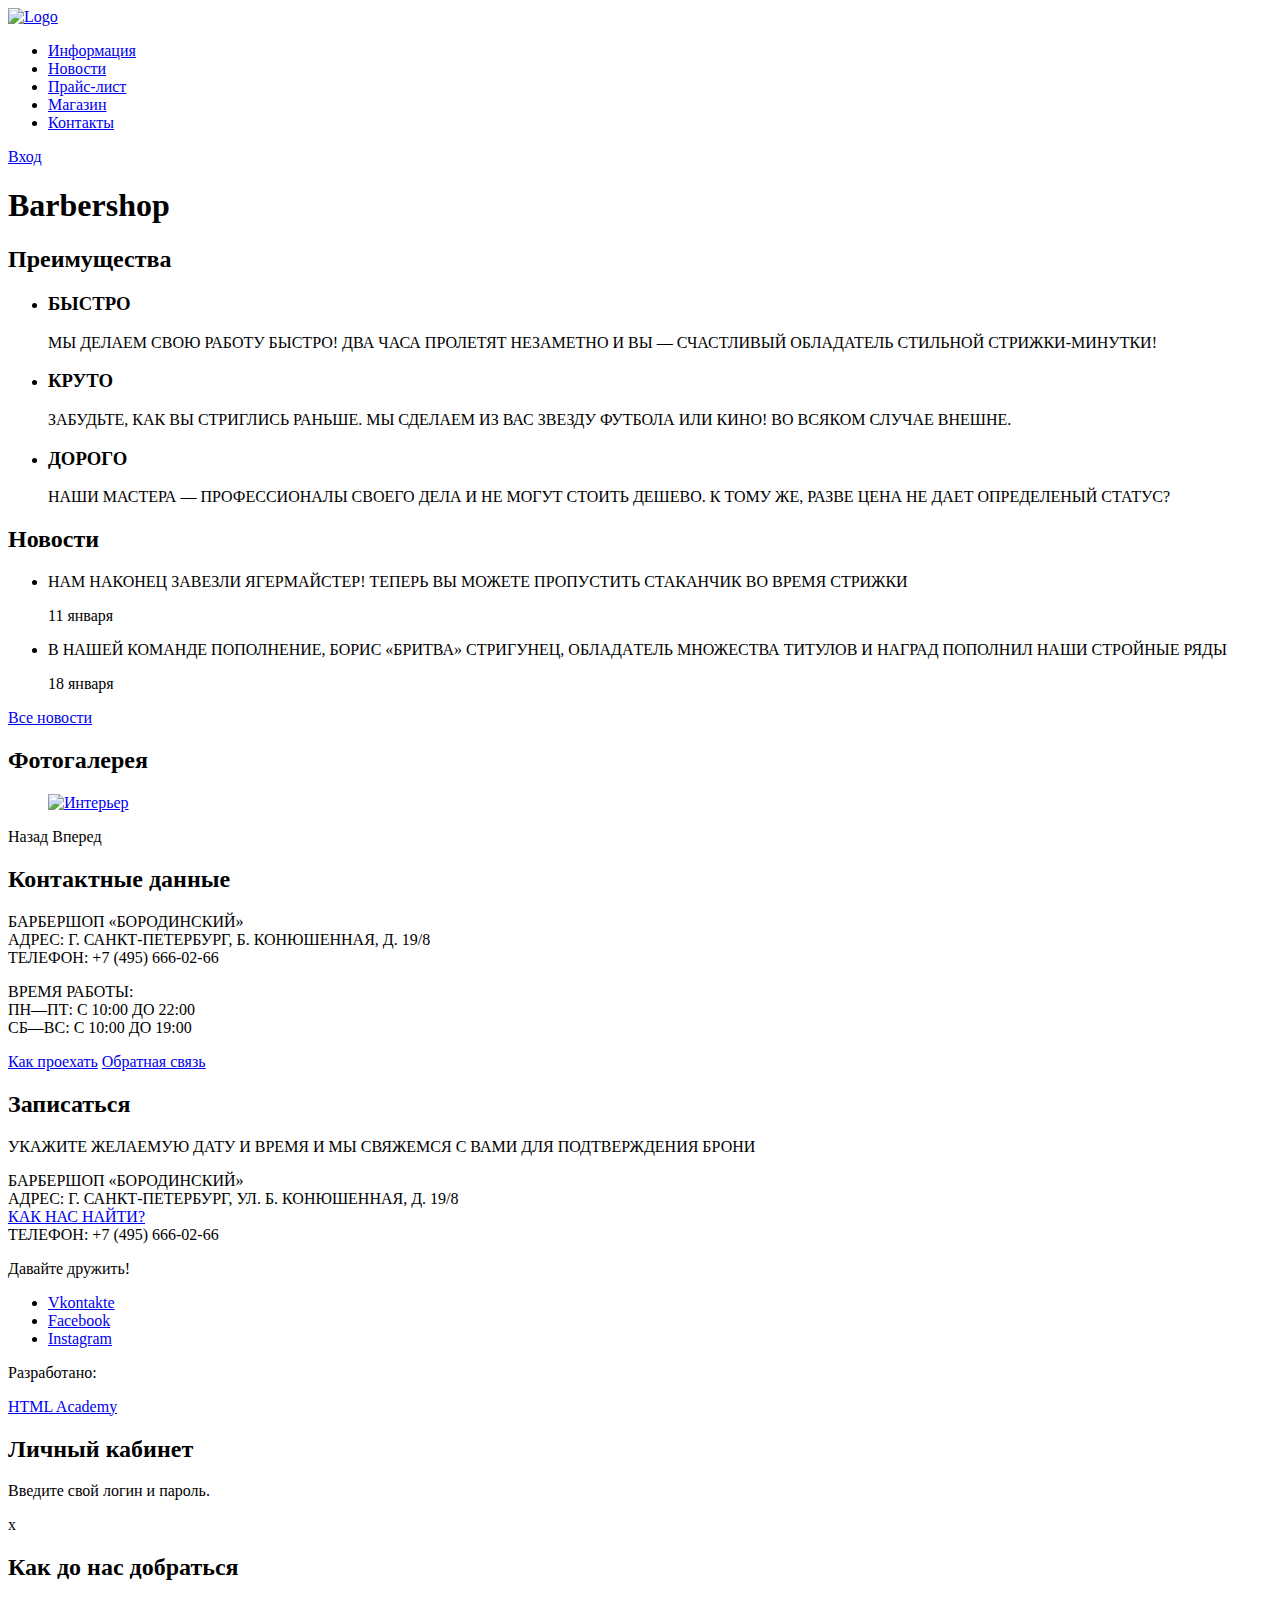
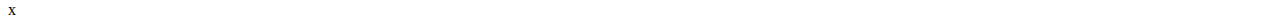
==== index.html @ e351480a "did catalog-item page" ====
<!DOCTYPE html>
<html>

<head>
  <meta charset="utf-8">
  <title>Barbershop</title>
</head>

<body>
  <header class="main-header">
    <nav class="main-navigation">
      <a class="main-header-logo" href="index.html">
        <img src="img/index-logo.svg" width="368" height="153" alt="Logo">
      </a>
      <ul class="site-navigation">
        <li><a href="info.html">Информация</a></li>
        <li><a href="news.html">Новости</a></li>
        <li><a href="prices.html">Прайс-лист</a></li>
        <li><a href="catalog.html">Магазин</a></li>
        <li><a href="contacts.html">Контакты</a></li>
      </ul>
      <a class="login" href="login.html" >Вход</a>
    </nav>
  </header>

  <main class="container">

    <h1 class="visually-hidden">Barbershop</h1>

    <section class="features">
      <h2 class="visually-hidden">Преимущества</h2>
      <ul class="features-list">
        <li class="feature-item">
          <h3>БЫСТРО</h3>
          <p>МЫ ДЕЛАЕМ СВОЮ РАБОТУ БЫСТРО! ДВА ЧАСА ПРОЛЕТЯТ НЕЗАМЕТНО И ВЫ — СЧАСТЛИВЫЙ ОБЛАДАТЕЛЬ СТИЛЬНОЙ СТРИЖКИ-МИНУТКИ!</p>
        </li>
        <li class="feature-item">
          <h3>КРУТО</h3>
          <p>ЗАБУДЬТЕ, КАК ВЫ СТРИГЛИСЬ РАНЬШЕ. МЫ СДЕЛАЕМ ИЗ ВАС ЗВЕЗДУ ФУТБОЛА ИЛИ КИНО! ВО ВСЯКОМ СЛУЧАЕ ВНЕШНЕ.</p>
        </li>
        <li class="feature-item">
          <h3>ДОРОГО</h3>
          <p>НАШИ МАСТЕРА — ПРОФЕССИОНАЛЫ СВОЕГО ДЕЛА И НЕ МОГУТ СТОИТЬ ДЕШЕВО. К ТОМУ ЖЕ, РАЗВЕ ЦЕНА НЕ ДАЕТ ОПРЕДЕЛЕНЫЙ СТАТУС?</p>
        </li>
      </ul>
    </section>

    <section class="news">
      <h2>Новости</h2>
      <ul class="news-list">
        <li class="news-item">
          <p>НАМ НАКОНЕЦ ЗАВЕЗЛИ ЯГЕРМАЙСТЕР! ТЕПЕРЬ ВЫ МОЖЕТЕ ПРОПУСТИТЬ СТАКАНЧИК ВО ВРЕМЯ СТРИЖКИ</p>
          <time datetime="2016-01-11">11 января</time>
        </li>
        <li class="news-item">
          <p>В НАШЕЙ КОМАНДЕ ПОПОЛНЕНИЕ, БОРИС «БРИТВА» СТРИГУНЕЦ, ОБЛАДAТЕЛЬ МНОЖЕСТВА ТИТУЛОВ И НАГРАД ПОПОЛНИЛ НАШИ СТРОЙНЫЕ РЯДЫ</p>
          <time datetime="2016-01-18">18 января</time>
        </li>
      </ul>
      <a class="button" href="news.html">Все новости</a>
    </section>

    <section class="gallery">
      <h2>Фотогалерея</h2>
      <figure class="gallery-content">
        <a href="#">
            <img src="img/studio.jpg" width="286" height="164" alt="Интерьер">
        </a>
      </figure>
      <span class="button gallery-button gallery-button-back">Назад</span>
      <span class="button gallery-button gallery-button-next">Вперед</span>
    </section>

    <section class="contacts">
      <h2>Контактные данные</h2>
      <p>
        БАРБЕРШОП «БОРОДИНСКИЙ»<br>
        АДРЕС: Г. САНКТ-ПЕТЕРБУРГ, Б. КОНЮШЕННАЯ, Д. 19/8<br>
        ТЕЛЕФОН: +7 (495) 666-02-66
      </p>
      <p>
        ВРЕМЯ РАБОТЫ:<br>
        ПН—ПТ: С 10:00 ДО 22:00<br>
        СБ—ВС: С 10:00 ДО 19:00
      </p>
      <a class="button" href="map.html">Как проехать</a>
      <a class="button" href="contacts.html">Обратная связь</a>
    </section>

    <section class="appointment">
      <h2>Записаться</h2>
      <p class="appointment-info">УКАЖИТЕ ЖЕЛАЕМУЮ ДАТУ И ВРЕМЯ И МЫ СВЯЖЕМСЯ С ВАМИ ДЛЯ ПОДТВЕРЖДЕНИЯ БРОНИ</p>
      <!---Здесь будет форма-->
    </section>
  </main>

  <footer class="main-footer">
    <p class="footer-contacts">
      БАРБЕРШОП «БОРОДИНСКИЙ»<br>
      АДРЕС: Г. САНКТ-ПЕТЕРБУРГ, УЛ. Б. КОНЮШЕННАЯ, Д. 19/8<br>
      <a href="map.html">КАК НАС НАЙТИ?</a><br>
      ТЕЛЕФОН: +7 (495) 666-02-66
    </p>
    <div class="footer-social">
      <p>Давайте дружить!</p>
      <ul>
        <li><a class="social-button" href="vk.com">Vkontakte</a></li>
        <li><a class="social-button" href="facebook.com">Facebook</a></li>
        <li><a  class="social-button" href="instagram.com">Instagram</a></li>
      </ul>
    </div>
    <p class="footer-copyright">
      <p>Разработано:</p>
      <a class="button" href="htmlacademy.ru">HTML Academy</a>
    </p>
  </footer>

  <section class="modal modal-login">
    <h2>Личный кабинет</h2>
    <p>Введите свой логин и пароль.</p>
    <!-- Здесь будет форма -->
    <span class="modal-close">x</span>
  </section>

  <section class="modal modal-map">
      <h2 class="visually-hidden">Как до нас добраться</h2>
      <span class="modal-close">x</span>
  </section>
</body>
</html>
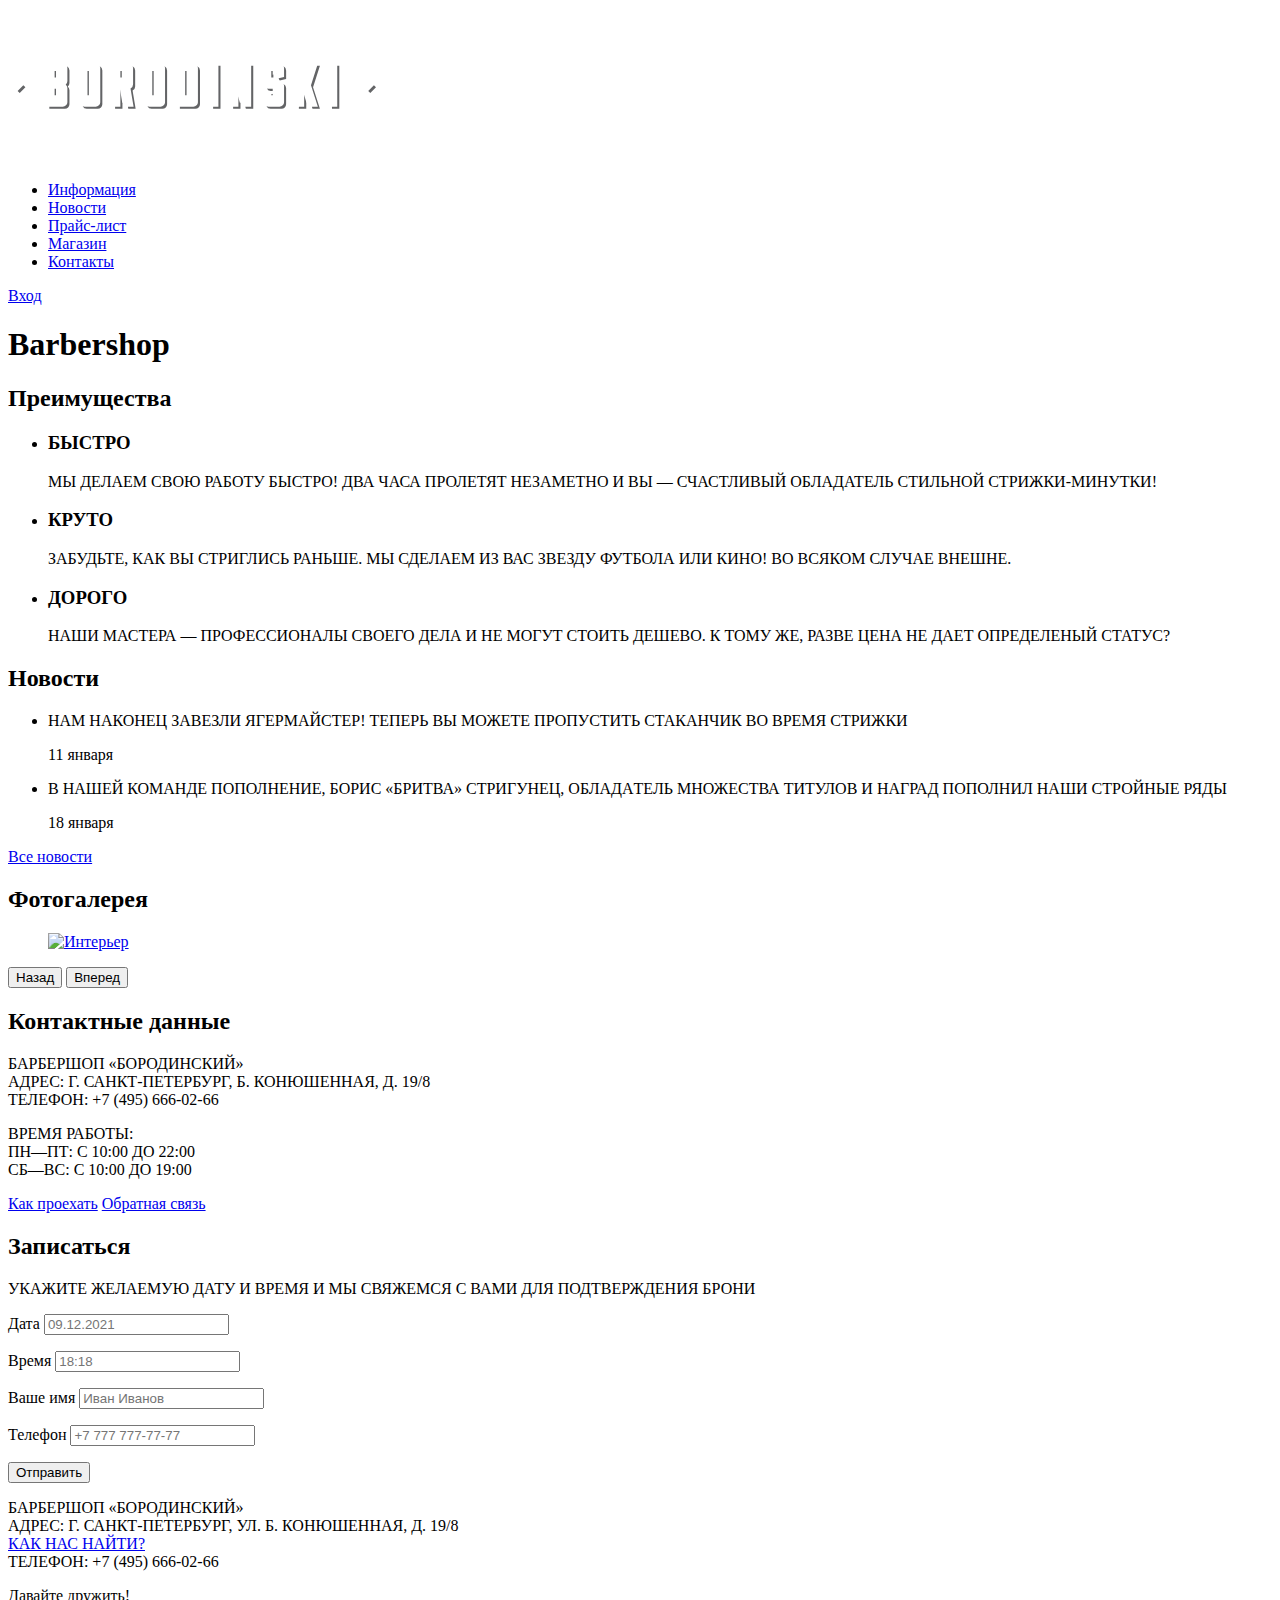
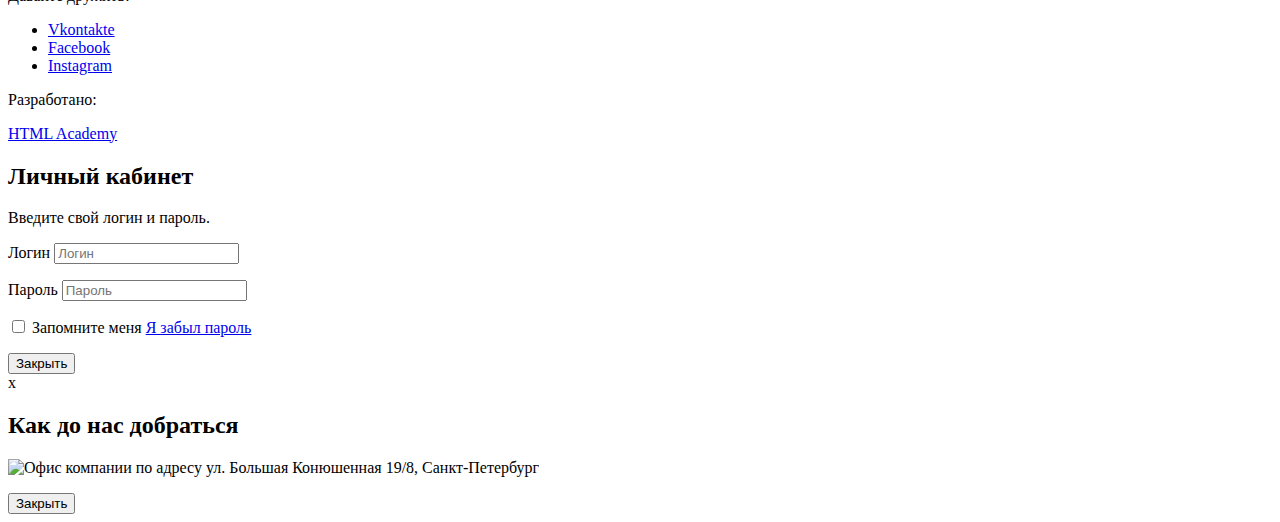
==== commit abd76cfc: "add forms" ====
--- a/index.html
+++ b/index.html
@@ -9,7 +9,7 @@
 <body>
   <header class="main-header">
     <nav class="main-navigation">
-      <a class="main-header-logo" href="index.html">
+      <a class="main-header-logo" href="#">
         <img src="img/index-logo.svg" width="368" height="153" alt="Logo">
       </a>
       <ul class="site-navigation">
@@ -67,8 +67,8 @@
             <img src="img/studio.jpg" width="286" height="164" alt="Интерьер">
         </a>
       </figure>
-      <span class="button gallery-button gallery-button-back">Назад</span>
-      <span class="button gallery-button gallery-button-next">Вперед</span>
+      <button class="button gallery-button gallery-button-back" type="button">Назад</button>
+      <button class="button gallery-button gallery-button-next" type="button">Вперед</button>
     </section>
 
     <section class="contacts">
@@ -90,7 +90,25 @@
     <section class="appointment">
       <h2>Записаться</h2>
       <p class="appointment-info">УКАЖИТЕ ЖЕЛАЕМУЮ ДАТУ И ВРЕМЯ И МЫ СВЯЖЕМСЯ С ВАМИ ДЛЯ ПОДТВЕРЖДЕНИЯ БРОНИ</p>
-      <!---Здесь будет форма-->
+      <form class="appointment-form" action="https://echo.htmlacademy.ru" method="post">
+        <p>
+          <label for="appointment-date">Дата</label>
+          <input id="appointment-date" type="text" name="date" value="" placeholder="09.12.2021">
+        </p>
+        <p>
+          <label for="appointment-time">Время</label>
+          <input id="appointment-time" type="text" name="time" value="" placeholder="18:18">
+        </p>
+        <p>
+          <label for="appointment-name">Ваше имя</label>
+          <input id="appointment-name" type="text" name="name" value="" placeholder="Иван Иванов">
+        </p>
+        <p>
+          <label for="appointment-phone">Телефон</label>
+          <input id="appointment-phone" type="tel" name="phone" value="" placeholder="+7 777 777-77-77">
+        </p>
+      </form>
+      <button class="button appointment-button" type="submit">Отправить</button>
     </section>
   </main>
 
@@ -118,13 +136,34 @@
   <section class="modal modal-login">
     <h2>Личный кабинет</h2>
     <p>Введите свой логин и пароль.</p>
-    <!-- Здесь будет форма -->
+    <form class="login-form" action="https://echo.htmlacademy.ru" method="post">
+      <p>
+        <label class="visually-hidden" for="user-login">Логин</label>
+        <input class="login-icon-user" id="user-login" type="text" name="login" placeholder="Логин">
+      </p>
+      <p>
+        <label class="visually-hidden" for="user-password">Пароль</label>
+        <input class="login-icon-password" id="user-password" type="text" name="password" placeholder="Пароль">
+      </p>
+      <p class="login-password-info">
+        <label class="login-checkbox">
+          <input class="visually-hidden" type="checkbox" name="remember">
+          <span class="checkbox-idicator"></span>
+          Запомните меня
+        </label>
+        <a href="#" class="restore">Я забыл пароль</a>
+      </p>
+      <button class="modal-close" type="button">Закрыть</button>
+    </form>
     <span class="modal-close">x</span>
   </section>
 
   <section class="modal modal-map">
       <h2 class="visually-hidden">Как до нас добраться</h2>
-      <span class="modal-close">x</span>
+      <p>
+        <img src="img/map.jpg" width="780" height="560" alt="Офис компании по адресу ул. Большая Конюшенная 19/8, Санкт-Петербург">
+    </p>
+    <button class="modal-close" type="button">Закрыть</button>
   </section>
 </body>
 </html>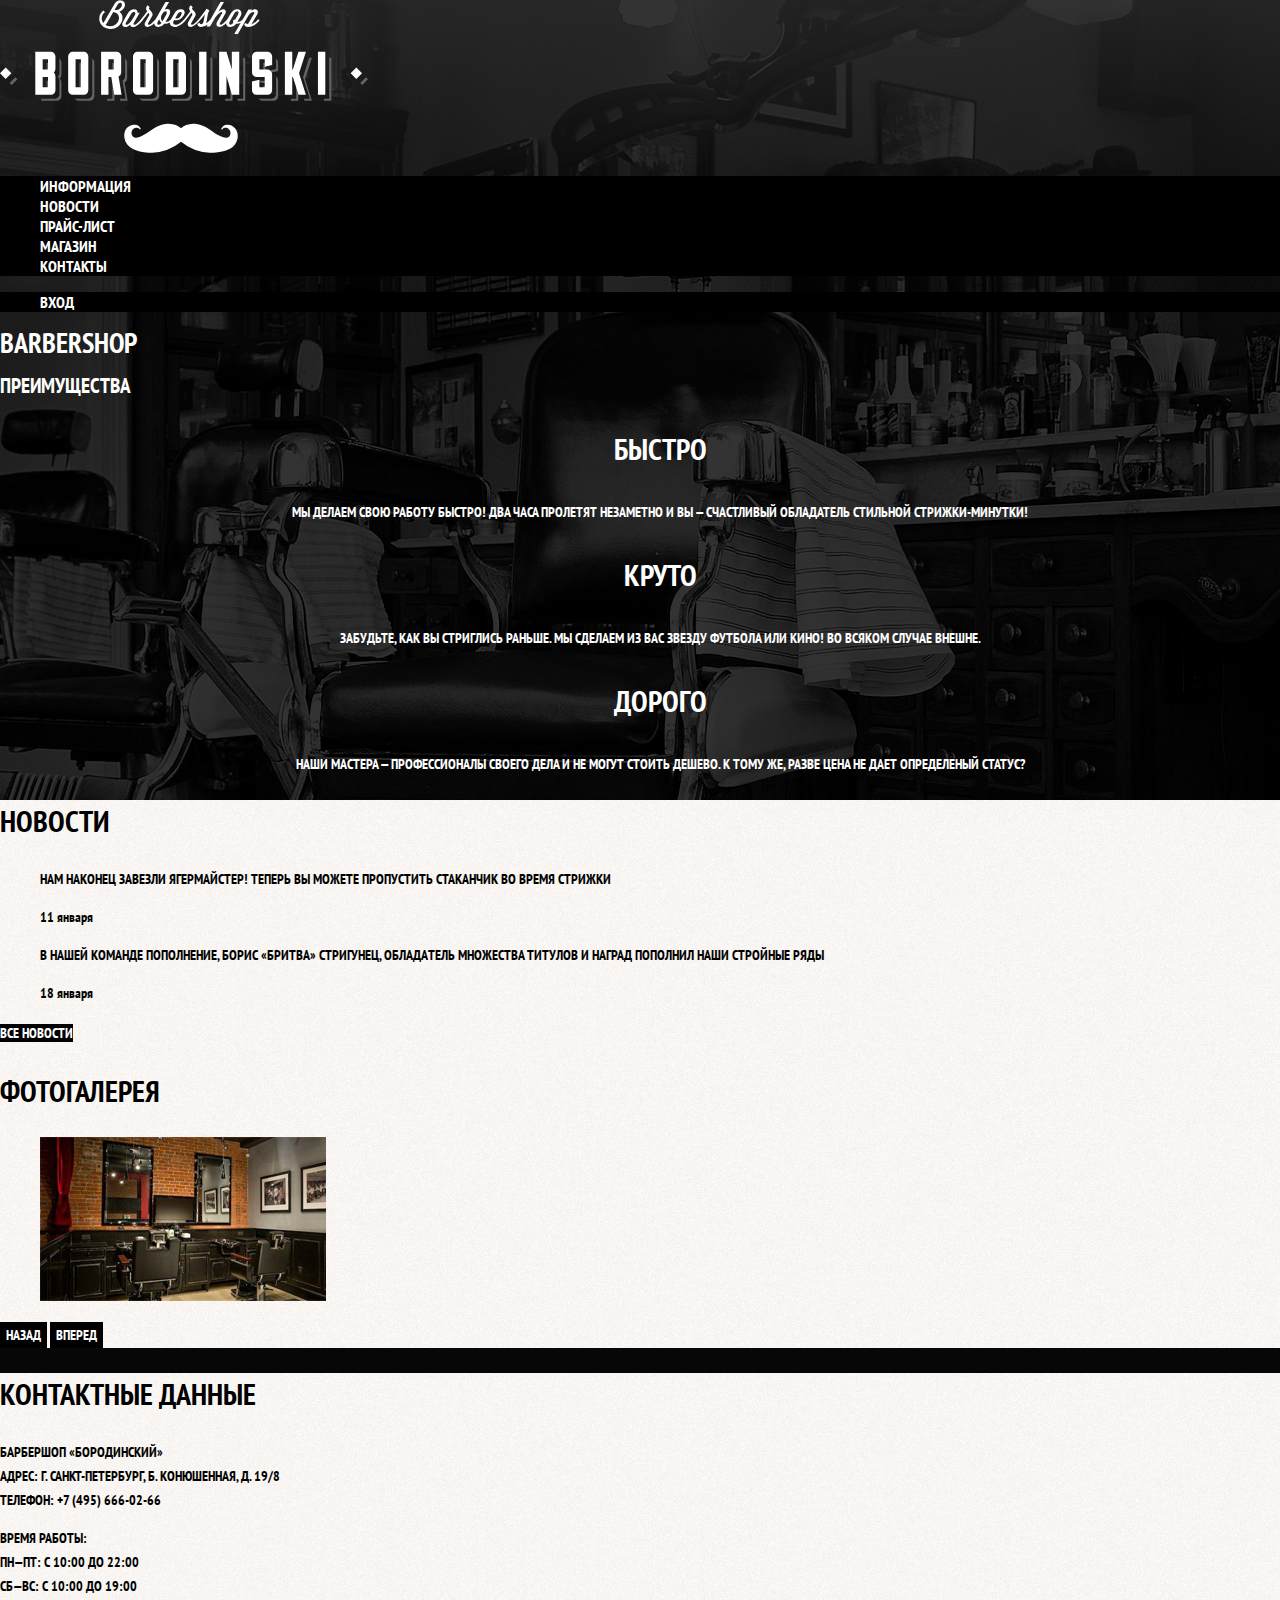
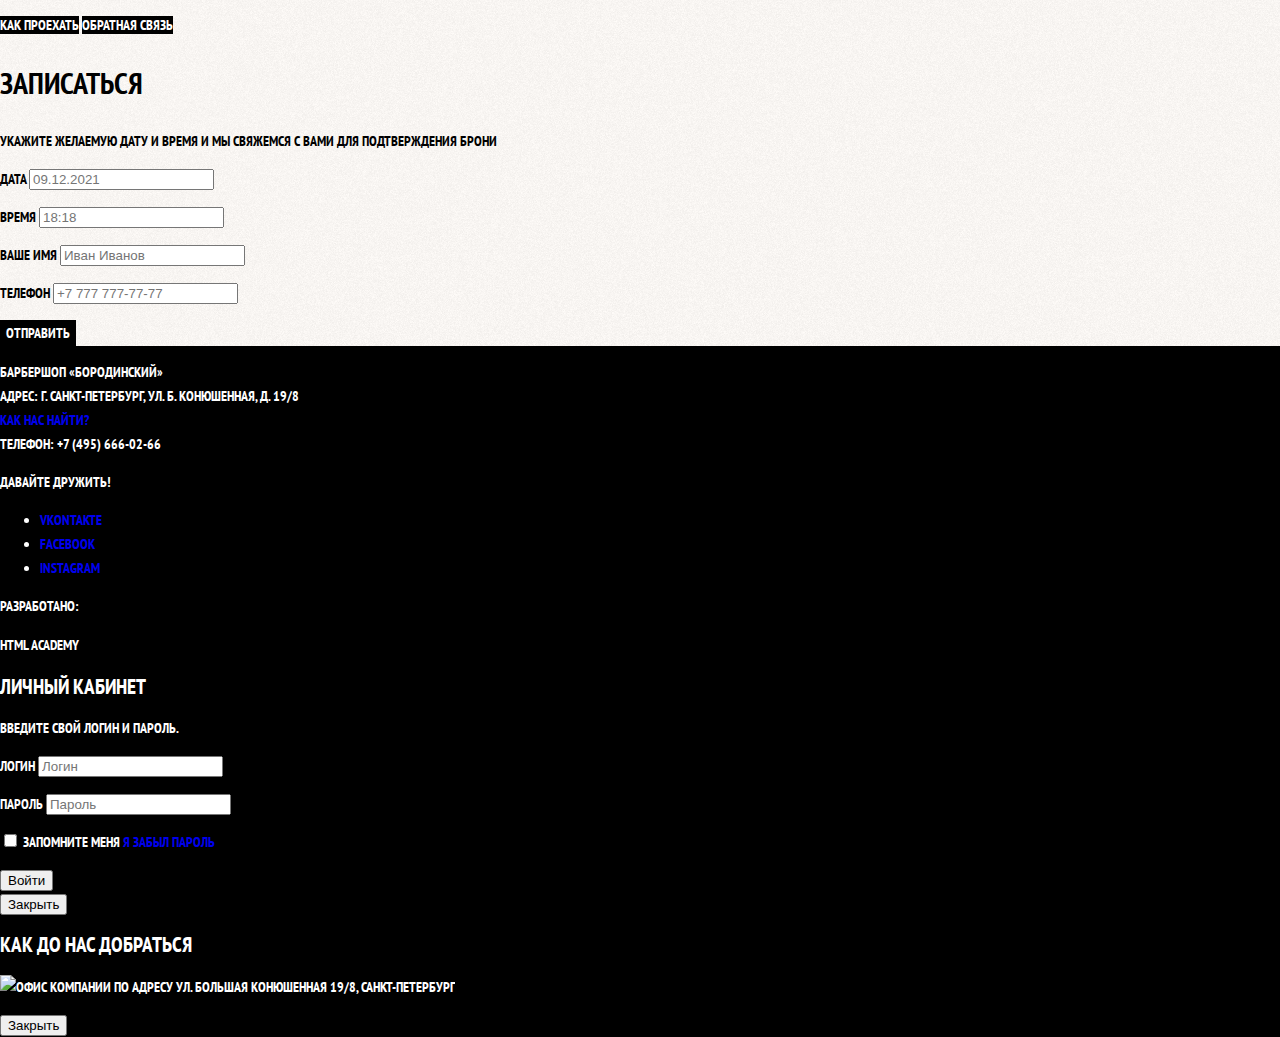
==== commit 3063f442: "added images, styling index page" ====
--- a/index.html
+++ b/index.html
@@ -4,6 +4,9 @@
 <head>
   <meta charset="utf-8">
   <title>Barbershop</title>
+
+  <link href="https://fonts.googleapis.com/css2?family=PT+Sans+Narrow:wght@400;700&display=swap" rel="stylesheet">
+  <link rel="stylesheet" href="css/style.css">
 </head>
 
 <body>
@@ -19,13 +22,18 @@
         <li><a href="catalog.html">Магазин</a></li>
         <li><a href="contacts.html">Контакты</a></li>
       </ul>
-      <a class="login" href="login.html" >Вход</a>
+      <ul class="user-navigation">
+        <li class="login-link">
+          <a class="login-link" href="login.html">Вход</a>
+        </li>
+      </ul>
     </nav>
   </header>
 
   <main class="container">
 
     <h1 class="visually-hidden">Barbershop</h1>
+
 
     <section class="features">
       <h2 class="visually-hidden">Преимущества</h2>
@@ -45,71 +53,75 @@
       </ul>
     </section>
 
-    <section class="news">
-      <h2>Новости</h2>
-      <ul class="news-list">
-        <li class="news-item">
-          <p>НАМ НАКОНЕЦ ЗАВЕЗЛИ ЯГЕРМАЙСТЕР! ТЕПЕРЬ ВЫ МОЖЕТЕ ПРОПУСТИТЬ СТАКАНЧИК ВО ВРЕМЯ СТРИЖКИ</p>
-          <time datetime="2016-01-11">11 января</time>
-        </li>
-        <li class="news-item">
-          <p>В НАШЕЙ КОМАНДЕ ПОПОЛНЕНИЕ, БОРИС «БРИТВА» СТРИГУНЕЦ, ОБЛАДAТЕЛЬ МНОЖЕСТВА ТИТУЛОВ И НАГРАД ПОПОЛНИЛ НАШИ СТРОЙНЫЕ РЯДЫ</p>
-          <time datetime="2016-01-18">18 января</time>
-        </li>
-      </ul>
-      <a class="button" href="news.html">Все новости</a>
-    </section>
+    <div class="index-columns">
+      <section class="news">
+        <h2>Новости</h2>
+        <ul class="news-list">
+          <li class="news-item">
+            <p>НАМ НАКОНЕЦ ЗАВЕЗЛИ ЯГЕРМАЙСТЕР! ТЕПЕРЬ ВЫ МОЖЕТЕ ПРОПУСТИТЬ СТАКАНЧИК ВО ВРЕМЯ СТРИЖКИ</p>
+            <time datetime="2016-01-11">11 января</time>
+          </li>
+          <li class="news-item">
+            <p>В НАШЕЙ КОМАНДЕ ПОПОЛНЕНИЕ, БОРИС «БРИТВА» СТРИГУНЕЦ, ОБЛАДAТЕЛЬ МНОЖЕСТВА ТИТУЛОВ И НАГРАД ПОПОЛНИЛ НАШИ СТРОЙНЫЕ РЯДЫ</p>
+            <time datetime="2016-01-18">18 января</time>
+          </li>
+        </ul>
+        <a class="button" href="news.html">Все новости</a>
+      </section>
 
-    <section class="gallery">
-      <h2>Фотогалерея</h2>
-      <figure class="gallery-content">
-        <a href="#">
-            <img src="img/studio.jpg" width="286" height="164" alt="Интерьер">
-        </a>
-      </figure>
-      <button class="button gallery-button gallery-button-back" type="button">Назад</button>
-      <button class="button gallery-button gallery-button-next" type="button">Вперед</button>
-    </section>
+      <section class="gallery">
+        <h2>Фотогалерея</h2>
+        <figure class="gallery-content">
+          <a href="#">
+              <img src="img/studio.png" width="286" height="164" alt="Интерьер">
+          </a>
+        </figure>
+        <button class="button gallery-button gallery-button-back" type="button">Назад</button>
+        <button class="button gallery-button gallery-button-next" type="button">Вперед</button>
+      </section>
+   </div>
 
-    <section class="contacts">
-      <h2>Контактные данные</h2>
-      <p>
-        БАРБЕРШОП «БОРОДИНСКИЙ»<br>
-        АДРЕС: Г. САНКТ-ПЕТЕРБУРГ, Б. КОНЮШЕННАЯ, Д. 19/8<br>
-        ТЕЛЕФОН: +7 (495) 666-02-66
-      </p>
-      <p>
-        ВРЕМЯ РАБОТЫ:<br>
-        ПН—ПТ: С 10:00 ДО 22:00<br>
-        СБ—ВС: С 10:00 ДО 19:00
-      </p>
-      <a class="button" href="map.html">Как проехать</a>
-      <a class="button" href="contacts.html">Обратная связь</a>
-    </section>
-
-    <section class="appointment">
-      <h2>Записаться</h2>
-      <p class="appointment-info">УКАЖИТЕ ЖЕЛАЕМУЮ ДАТУ И ВРЕМЯ И МЫ СВЯЖЕМСЯ С ВАМИ ДЛЯ ПОДТВЕРЖДЕНИЯ БРОНИ</p>
-      <form class="appointment-form" action="https://echo.htmlacademy.ru" method="post">
+   <div class="index-columns">
+      <section class="contacts">
+        <h2>Контактные данные</h2>
         <p>
-          <label for="appointment-date">Дата</label>
-          <input id="appointment-date" type="text" name="date" value="" placeholder="09.12.2021">
+          БАРБЕРШОП «БОРОДИНСКИЙ»<br>
+          АДРЕС: Г. САНКТ-ПЕТЕРБУРГ, Б. КОНЮШЕННАЯ, Д. 19/8<br>
+          ТЕЛЕФОН: +7 (495) 666-02-66
         </p>
         <p>
-          <label for="appointment-time">Время</label>
-          <input id="appointment-time" type="text" name="time" value="" placeholder="18:18">
+          ВРЕМЯ РАБОТЫ:<br>
+          ПН—ПТ: С 10:00 ДО 22:00<br>
+          СБ—ВС: С 10:00 ДО 19:00
         </p>
-        <p>
-          <label for="appointment-name">Ваше имя</label>
-          <input id="appointment-name" type="text" name="name" value="" placeholder="Иван Иванов">
-        </p>
-        <p>
-          <label for="appointment-phone">Телефон</label>
-          <input id="appointment-phone" type="tel" name="phone" value="" placeholder="+7 777 777-77-77">
-        </p>
-      </form>
-      <button class="button appointment-button" type="submit">Отправить</button>
-    </section>
+        <a class="button" href="map.html">Как проехать</a>
+        <a class="button" href="contacts.html">Обратная связь</a>
+      </section>
+
+      <section class="appointment">
+        <h2>Записаться</h2>
+        <p class="appointment-info">УКАЖИТЕ ЖЕЛАЕМУЮ ДАТУ И ВРЕМЯ И МЫ СВЯЖЕМСЯ С ВАМИ ДЛЯ ПОДТВЕРЖДЕНИЯ БРОНИ</p>
+        <form class="appointment-form" action="https://echo.htmlacademy.ru" method="post">
+          <p>
+            <label for="appointment-date">Дата</label>
+            <input id="appointment-date" type="text" name="date" value="" placeholder="09.12.2021">
+          </p>
+          <p>
+            <label for="appointment-time">Время</label>
+            <input id="appointment-time" type="text" name="time" value="" placeholder="18:18">
+          </p>
+          <p>
+            <label for="appointment-name">Ваше имя</label>
+            <input id="appointment-name" type="text" name="name" value="" placeholder="Иван Иванов">
+          </p>
+          <p>
+            <label for="appointment-phone">Телефон</label>
+            <input id="appointment-phone" type="tel" name="phone" value="" placeholder="+7 777 777-77-77">
+          </p>
+        </form>
+        <button class="button appointment-button" type="submit">Отправить</button>
+      </section>
+    </div>
   </main>
 
   <footer class="main-footer">
@@ -143,7 +155,7 @@
       </p>
       <p>
         <label class="visually-hidden" for="user-password">Пароль</label>
-        <input class="login-icon-password" id="user-password" type="text" name="password" placeholder="Пароль">
+        <input class="login-icon-password" id="user-password" type="password" name="password" placeholder="Пароль">
       </p>
       <p class="login-password-info">
         <label class="login-checkbox">
@@ -153,9 +165,9 @@
         </label>
         <a href="#" class="restore">Я забыл пароль</a>
       </p>
-      <button class="modal-close" type="button">Закрыть</button>
+      <button class="modal-close" type="submit">Войти</button>
     </form>
-    <span class="modal-close">x</span>
+    <button class="modal-close" type="button">Закрыть</button>
   </section>
 
   <section class="modal modal-map">
--- a/css/style.css
+++ b/css/style.css
@@ -0,0 +1,99 @@
+body {
+  margin: 0;
+  padding: 0;
+
+  font-family: "PT Sans Narrow", Arial, sans-serif;
+  font-size: 14px;
+  line-height: 24px;
+  font-weight: 700;
+  color: #fff;
+  text-transform: uppercase;
+
+  background-color: #000;
+  background-image: url("../img/index-bg.png");
+  background-position: top center;
+  background-repeat: no-repeat;
+}
+
+a {
+  text-decoration: none;
+}
+
+.button {
+  font: inherit;
+
+  text-align: center;
+  color: #fff;
+  vertical-align: middle;
+  text-transform: uppercase;
+
+  background-color: #000;
+  border: none;
+}
+
+.button:hover,
+.button:focus,
+.button:active {
+  background-color: #663d15;
+}
+
+.site-navigation,
+.user-navigation {
+  font-size: 16px;
+  line-height: 20px;
+  color: #fff;
+
+  background-color: #000;
+}
+
+.site-navigation,
+.user-navigation {
+  list-style: none;
+}
+
+.site-navigation a,
+.user-navigation a {
+  color: #fff;
+}
+
+.site-navigation a:hover,
+.site-navigation a:focus,
+.user-navigation a:hover,
+.user-navigation a:focus {
+  background-color: #242424;
+}
+
+.features-list {
+  list-style: none;
+}
+
+.feature-item {
+  text-align: center;
+}
+
+.feature-item h3 {
+  font-size: 30px;
+  line-height: 42px;
+}
+
+.index-columns {
+  color: #000;
+
+  background-color: #f8f5f2;
+  background-image: url(../img/bg-light.png);
+  background-position: 0 0;
+  background-repeat: repeat;
+}
+
+.index-columns h2 {
+  font-size: 30px;
+  line-height: 42px;
+}
+
+.news-list {
+  list-style: none;
+}
+
+.news-item time {
+  text-transform: none;
+}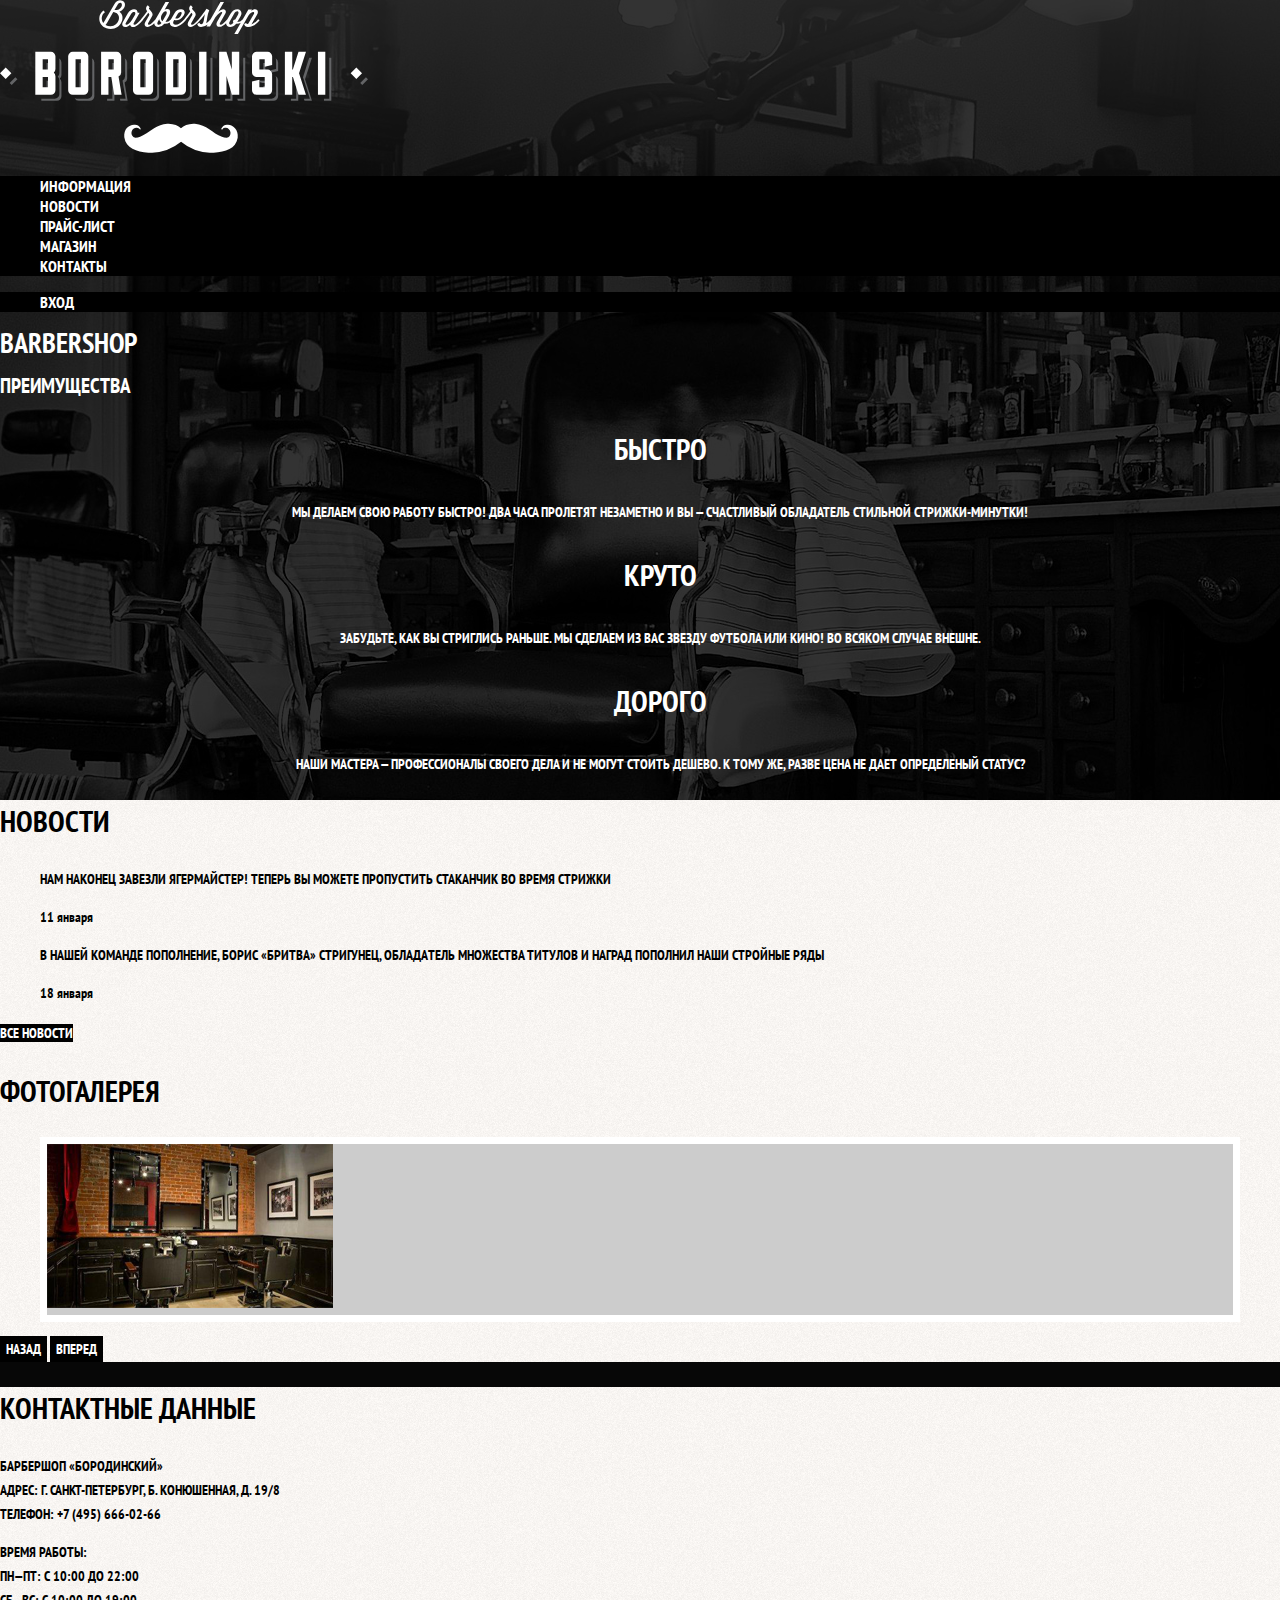
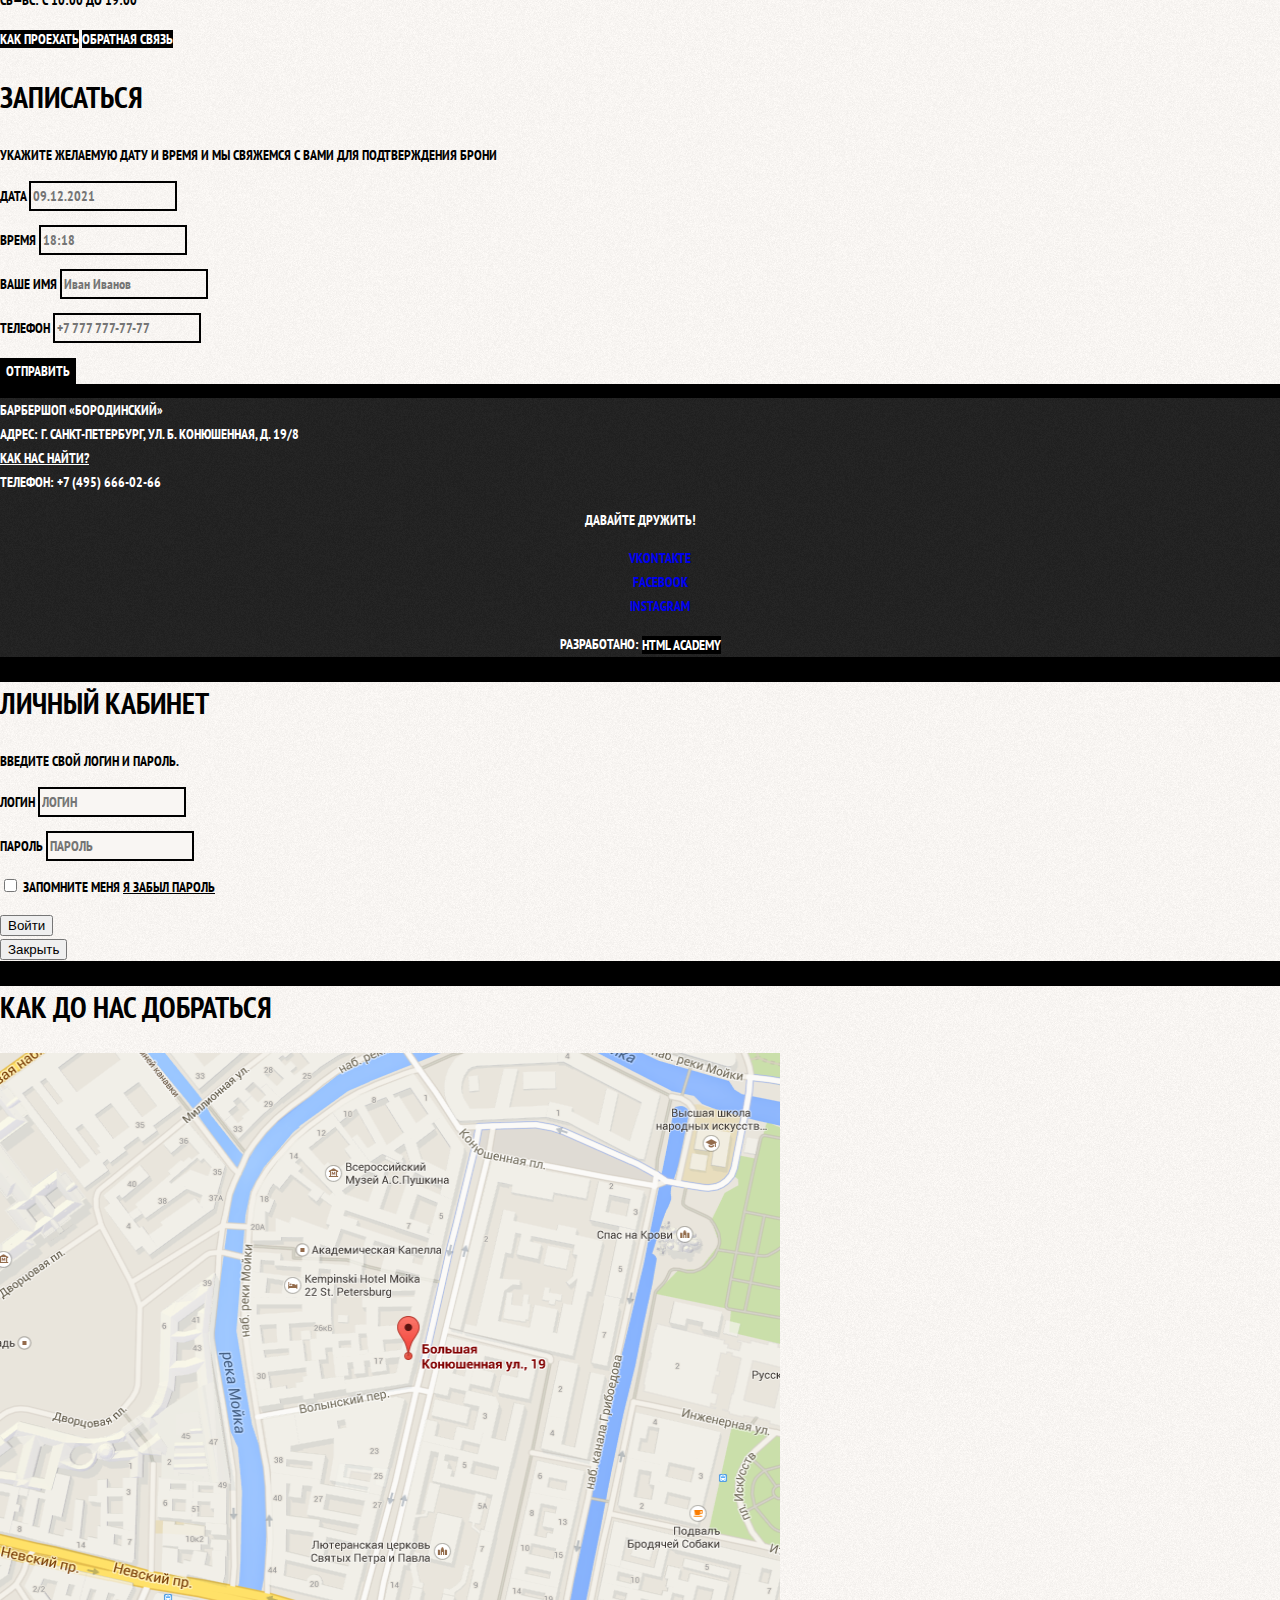
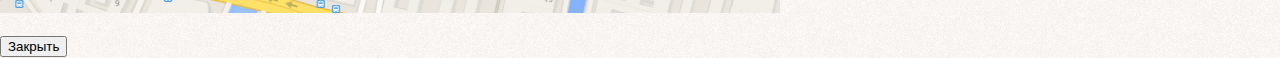
==== commit 3eb4d944: "done: fonts, backgrounds, buttons and other base css, but without positioning" ====
--- a/index.html
+++ b/index.html
@@ -102,19 +102,19 @@
         <h2>Записаться</h2>
         <p class="appointment-info">УКАЖИТЕ ЖЕЛАЕМУЮ ДАТУ И ВРЕМЯ И МЫ СВЯЖЕМСЯ С ВАМИ ДЛЯ ПОДТВЕРЖДЕНИЯ БРОНИ</p>
         <form class="appointment-form" action="https://echo.htmlacademy.ru" method="post">
-          <p>
+          <p class="appointment-item">
             <label for="appointment-date">Дата</label>
             <input id="appointment-date" type="text" name="date" value="" placeholder="09.12.2021">
           </p>
-          <p>
+          <p class="appointment-item">
             <label for="appointment-time">Время</label>
             <input id="appointment-time" type="text" name="time" value="" placeholder="18:18">
           </p>
-          <p>
+          <p class="appointment-item">
             <label for="appointment-name">Ваше имя</label>
             <input id="appointment-name" type="text" name="name" value="" placeholder="Иван Иванов">
           </p>
-          <p>
+          <p class="appointment-item">
             <label for="appointment-phone">Телефон</label>
             <input id="appointment-phone" type="tel" name="phone" value="" placeholder="+7 777 777-77-77">
           </p>
@@ -140,7 +140,7 @@
       </ul>
     </div>
     <p class="footer-copyright">
-      <p>Разработано:</p>
+      <b>Разработано:</b>
       <a class="button" href="htmlacademy.ru">HTML Academy</a>
     </p>
   </footer>
@@ -173,7 +173,7 @@
   <section class="modal modal-map">
       <h2 class="visually-hidden">Как до нас добраться</h2>
       <p>
-        <img src="img/map.jpg" width="780" height="560" alt="Офис компании по адресу ул. Большая Конюшенная 19/8, Санкт-Петербург">
+        <img src="img/map.png" width="780" height="560" alt="Офис компании по адресу ул. Большая Конюшенная 19/8, Санкт-Петербург">
     </p>
     <button class="modal-close" type="button">Закрыть</button>
   </section>
--- a/css/style.css
+++ b/css/style.css
@@ -96,4 +96,103 @@
 
 .news-item time {
   text-transform: none;
+}
+
+.gallery-content {
+  background-color: #ccc;
+  border: 7px solid #fff;
+}
+
+.appointment-form input {
+  font: inherit;
+
+  background-color: transparent;
+  border: 2px solid #000;
+}
+
+/* hover меняет цвет, но focus и active возвращают в черный */
+.appointment-form input:focus,
+.appointment-form input:hover {
+  border-color: #663d15;
+}
+
+.main-footer {
+  color: #fff;
+
+  background-color: #212121;
+  background-image: url("../img/bg-dark.png");
+  background-position: 0 0;
+  background-repeat: repeat;
+}
+
+.footer-contacts a {
+  color: #fff;
+  text-decoration: underline;
+}
+
+.footer-contacts a:hover,
+.footer-contacts a:active {
+  text-decoration: none;
+}
+
+.footer-social {
+  text-align: center;
+}
+
+.footer-social ul {
+  list-style: none;
+}
+
+.footer-copyright {
+  text-align: center;
+}
+
+.footer-copyright .button:hover,
+.footer-copyright .button:focus {
+  color: #000;
+
+  background-color: #fff;
+}
+
+.modal {
+  color: #000;
+
+  background-color: #f8f3f0;
+  background-image: url("../img/bg-light.png");
+  background-position: 0 0;
+  background-repeat: repeat;
+}
+
+.modal h2 {
+  font-size: 30px;
+  line-height: 42px;
+}
+
+.login-form input {
+  font: inherit;
+  color: #000;
+  text-transform: uppercase;
+
+  background-color: #f9f6f3;
+  border: 2px solid #000;
+}
+
+.login-form input:focus,
+.login-form input:hover {
+  border-color: #663d15;
+}
+
+.login-checkbox:hover,
+.login-checkbox:focus {
+  color: #663d15;
+}
+
+.restore {
+  color: #000;
+  text-decoration: underline;
+}
+
+.restore:hover,
+.restore:focus {
+  text-decoration: none;
 }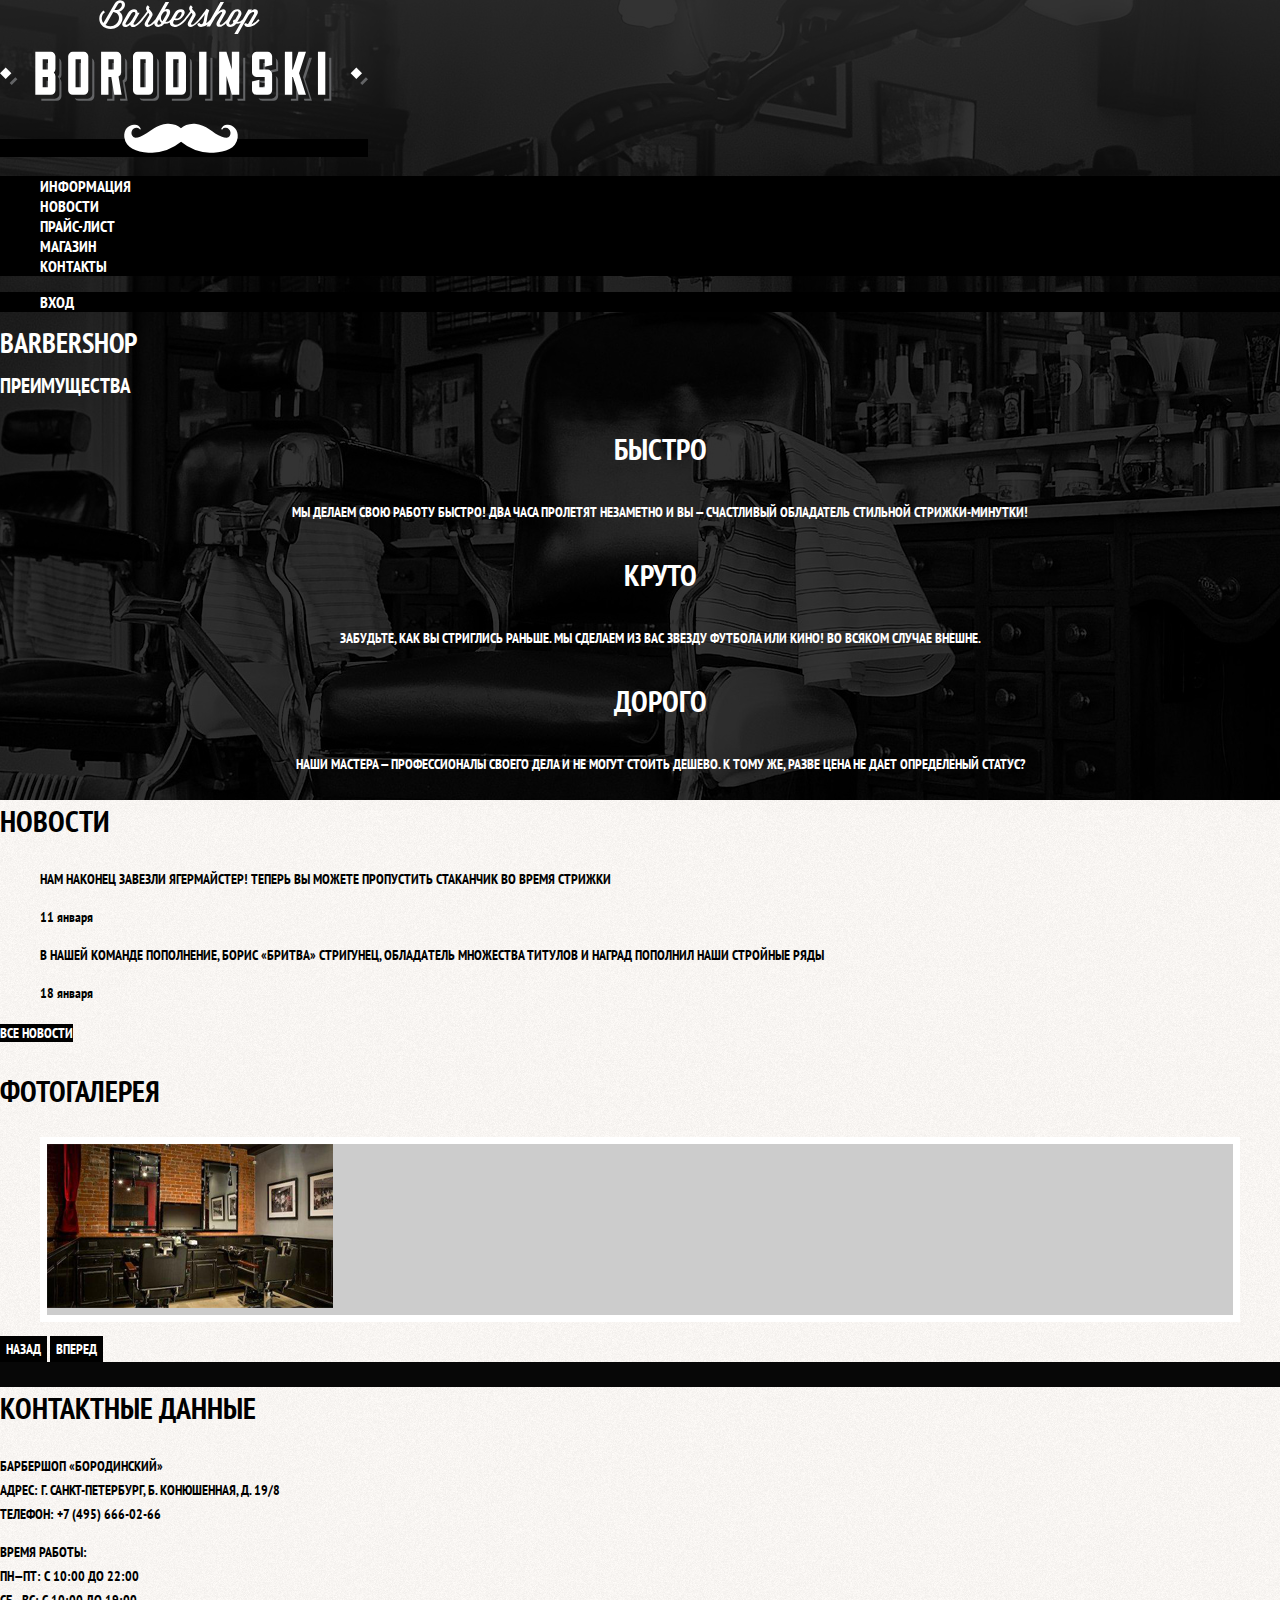
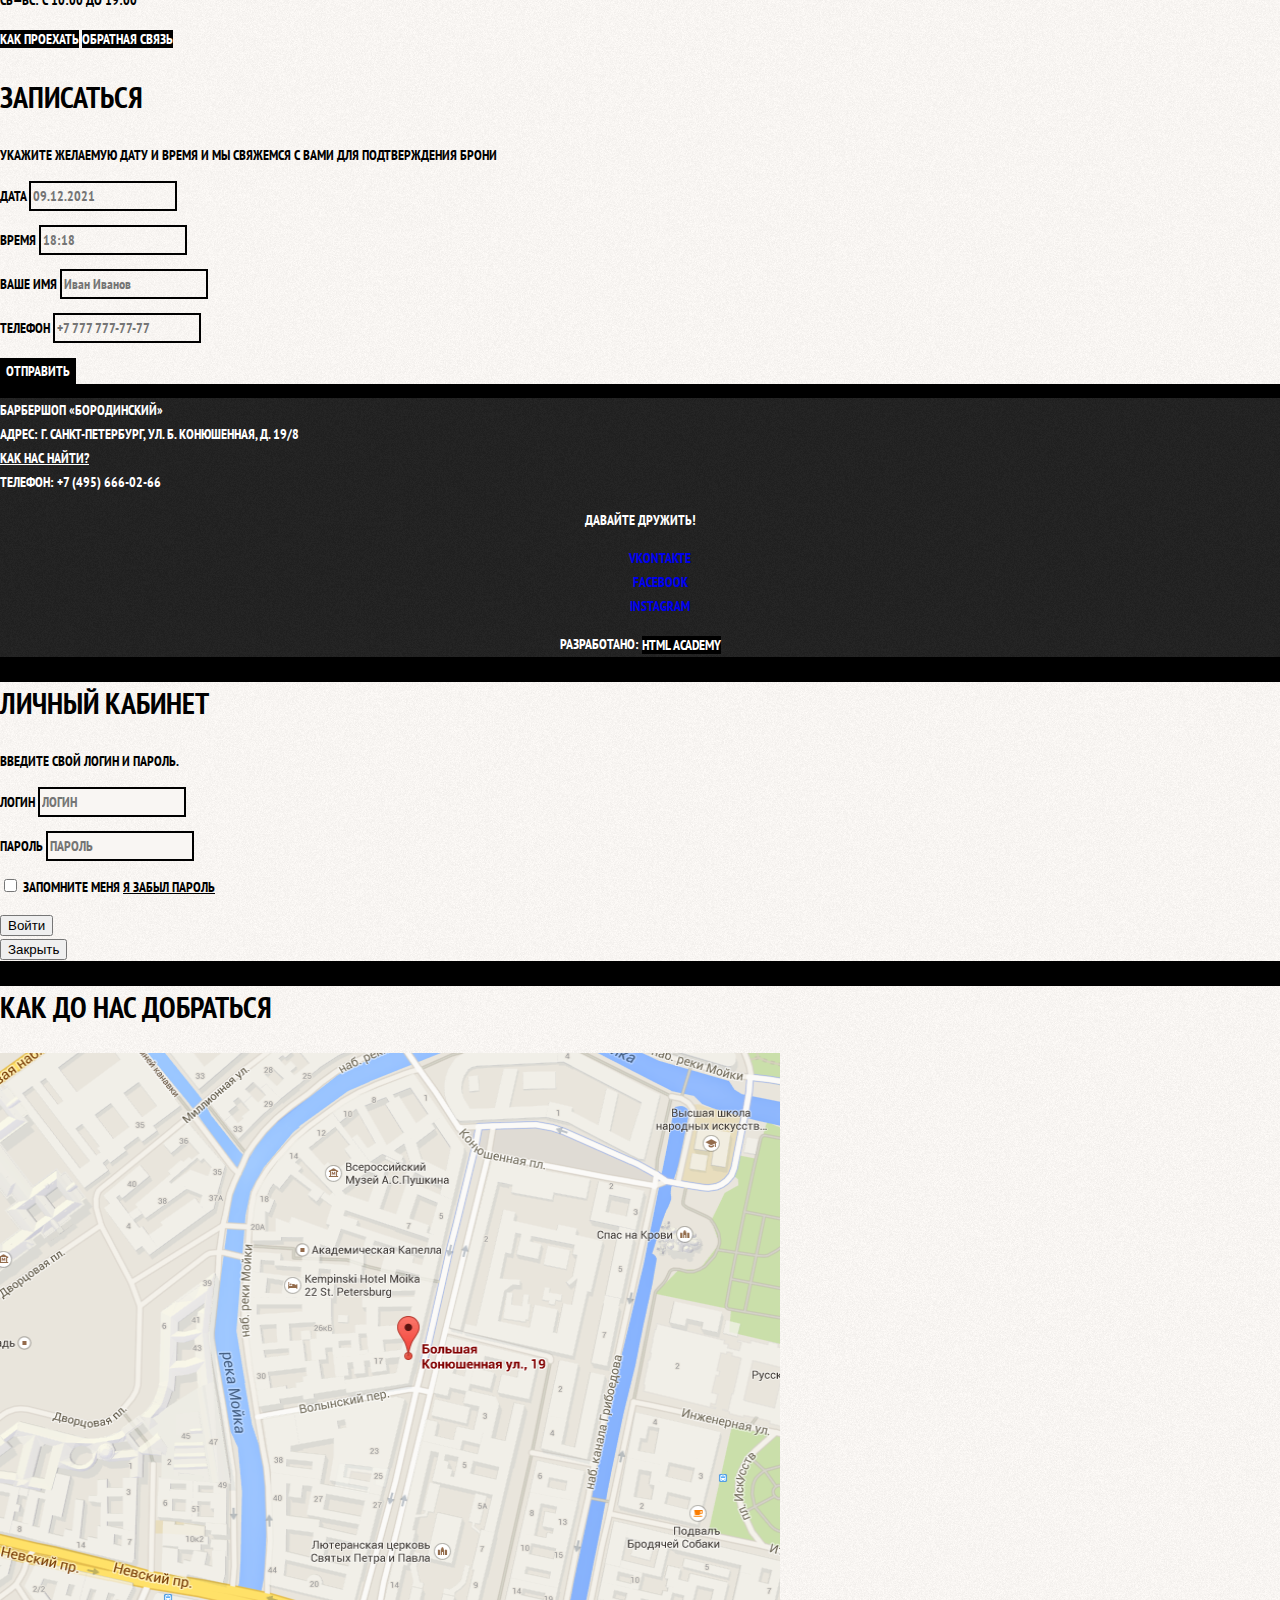
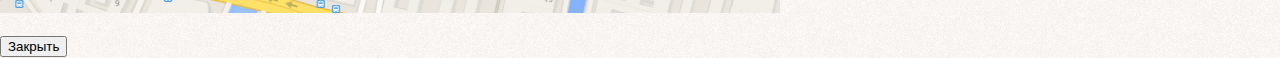
==== commit 65b7a33f: "done: base styles for catalog and catalog-item pages" ====
--- a/index.html
+++ b/index.html
@@ -12,7 +12,7 @@
 <body>
   <header class="main-header">
     <nav class="main-navigation">
-      <a class="main-header-logo" href="#">
+      <a class="header-logo" href="#">
         <img src="img/index-logo.svg" width="368" height="153" alt="Logo">
       </a>
       <ul class="site-navigation">
@@ -147,7 +147,7 @@
 
   <section class="modal modal-login">
     <h2>Личный кабинет</h2>
-    <p>Введите свой логин и пароль.</p>
+    <p>Введите свой логин и пароль.</p>
     <form class="login-form" action="https://echo.htmlacademy.ru" method="post">
       <p>
         <label class="visually-hidden" for="user-login">Логин</label>
--- a/css/style.css
+++ b/css/style.css
@@ -13,6 +13,15 @@
   background-image: url("../img/index-bg.png");
   background-position: top center;
   background-repeat: no-repeat;
+}
+
+.inner-page {
+  line-height: 18px;
+  color: #000;
+
+  background-color: #f8f3f0;
+  background-image: url("../img/bg-light.png");
+  background-repeat: repeat;
 }
 
 a {
@@ -195,4 +204,117 @@
 .restore:hover,
 .restore:focus {
   text-decoration: none;
+}
+
+/* Inner pages */
+
+.header-logo {
+  background-color: #000;
+}
+
+.page-title {
+  font-size: 30px;
+  line-height: 42px;
+}
+
+.breadcrumbs {
+  list-style: none;
+}
+
+.breadcrumbs a {
+  color: #000;
+}
+
+.breadcrumbs a:hover {
+  color: #663d15;
+}
+
+.breadcrumbs-current {
+  color: #aba9a7;
+}
+
+.catalog-item-price b,
+.product-price b {
+  background-color: #e5e5e5;
+}
+
+/* Catalog */
+
+.filter fieldset {
+  border: none;
+}
+
+.filter legend {
+  font-size: 24px;
+  line-height: 30px;
+}
+
+.filter .filter-option {
+  list-style: none;
+}
+
+.filter-option:hover,
+.filter-option:focus {
+  color: #663d15;
+}
+
+.catalog-list {
+  list-style: none;
+}
+
+.catalog-item {
+  background-color: #fff;
+}
+
+.catalog-item h3 {
+  color: #000;
+}
+
+.catalog-item h3:hover,
+.catalog-item h3:focus {
+  color: #663d15;
+}
+
+.pagination-list {
+  list-style: none;
+}
+
+.pagination-item a {
+  color: #fff;
+  background-color: #000;
+}
+
+.pagination-item a:focus,
+.pagination-item a:hover {
+  background-color: #663d15;
+}
+
+.pagination-item-current a {
+  color: #000;
+  background-color: #fff;
+}
+
+.pagination-item-current a:focus,
+.pagination-item-current a:hover {
+  background-color: #fff;
+}
+
+/* Catalog item */
+
+.product-photo-preview {
+  list-style: none;
+}
+
+.product-info {
+  font-size: 14px;
+  line-height: 24px;
+}
+
+.product-info h3 {
+  font-size: 24px;
+  line-height: 30px;
+}
+
+.product-article {
+  color: #aeaeae;
 }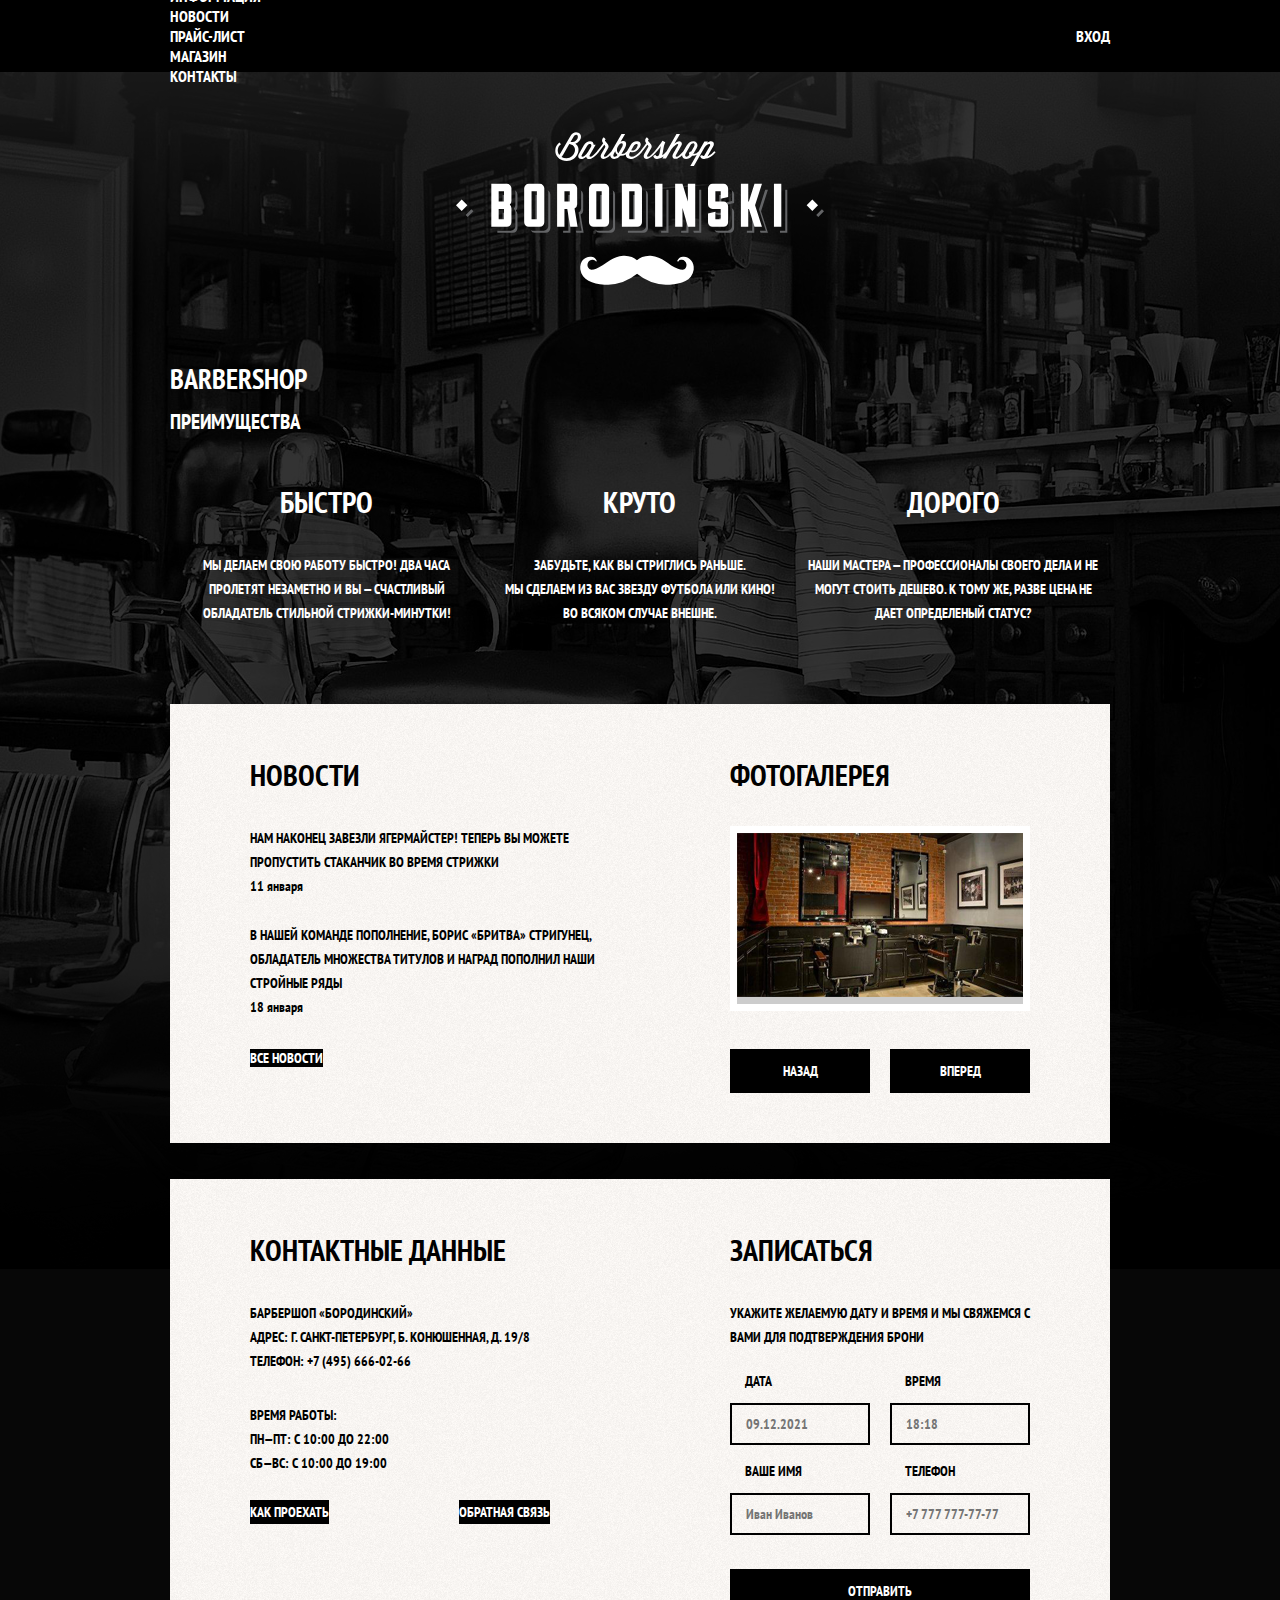
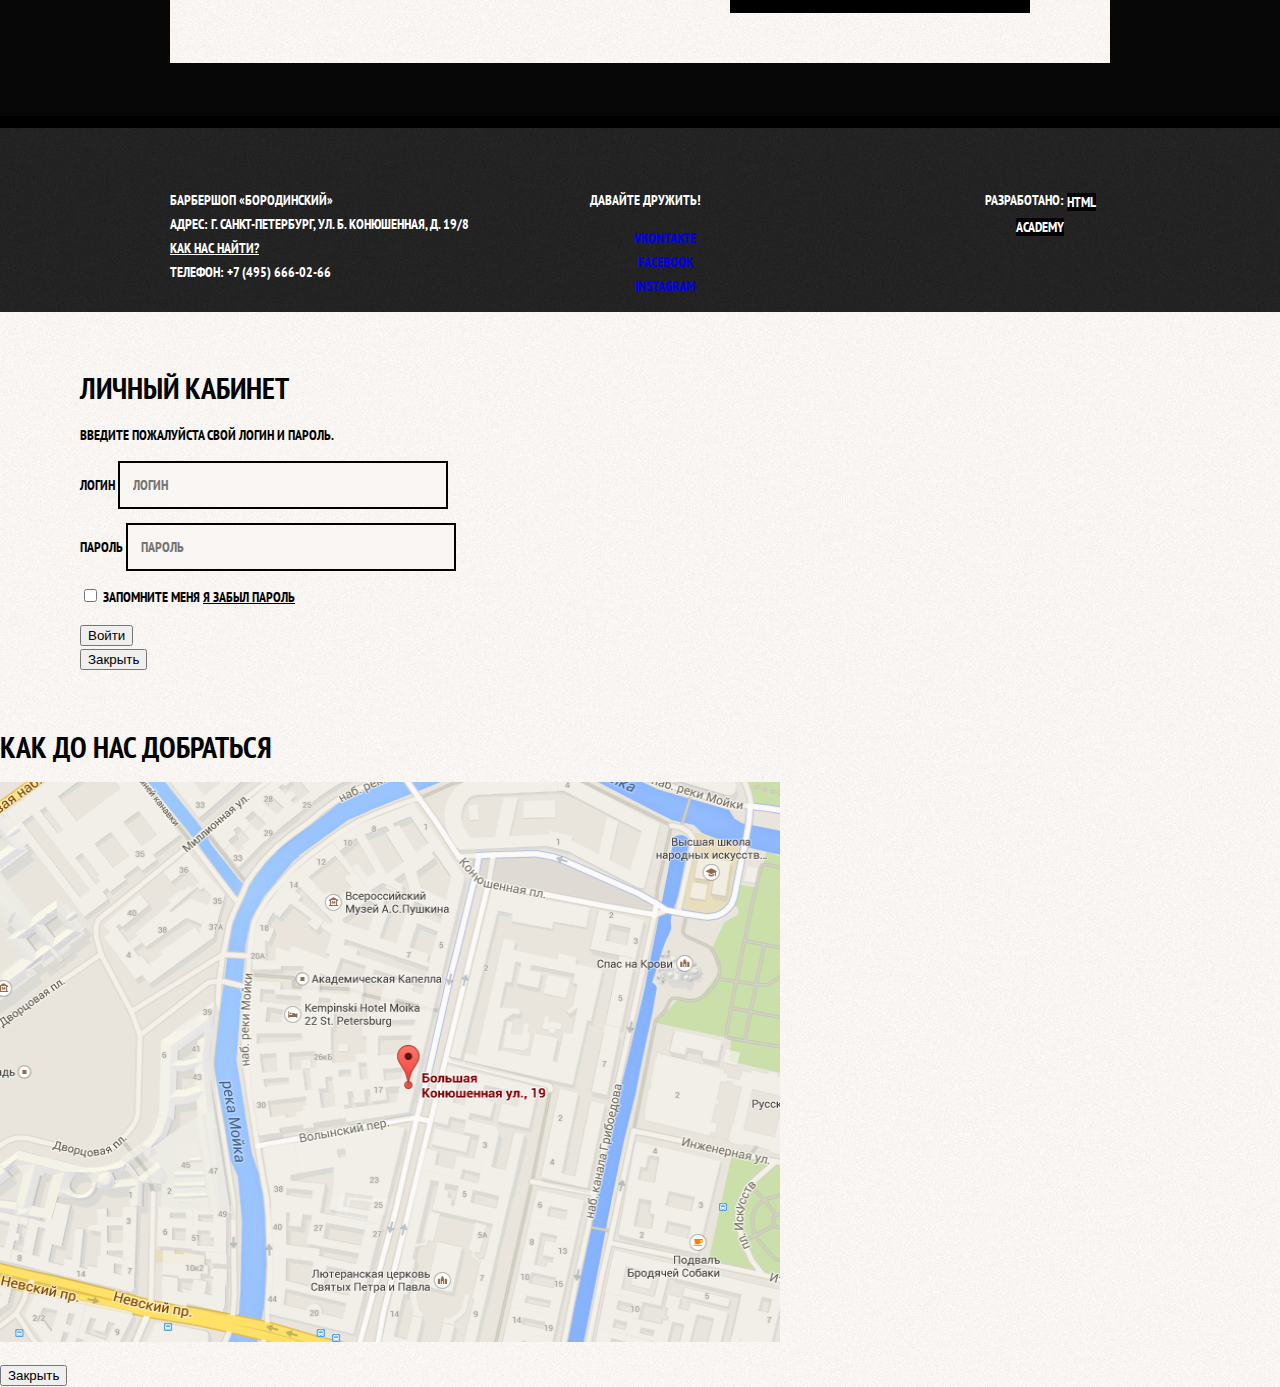
==== commit d2ff100a: "done: flex, margins and paddings, but have problems with modals :c" ====
--- a/index.html
+++ b/index.html
@@ -12,28 +12,29 @@
 <body>
   <header class="main-header">
     <nav class="main-navigation">
-      <a class="header-logo" href="#">
-        <img src="img/index-logo.svg" width="368" height="153" alt="Logo">
-      </a>
-      <ul class="site-navigation">
-        <li><a href="info.html">Информация</a></li>
-        <li><a href="news.html">Новости</a></li>
-        <li><a href="prices.html">Прайс-лист</a></li>
-        <li><a href="catalog.html">Магазин</a></li>
-        <li><a href="contacts.html">Контакты</a></li>
-      </ul>
-      <ul class="user-navigation">
-        <li class="login-link">
-          <a class="login-link" href="login.html">Вход</a>
-        </li>
-      </ul>
+      <div class="container">
+        <ul class="site-navigation">
+          <li><a href="info.html">Информация</a></li>
+          <li><a href="news.html">Новости</a></li>
+          <li><a href="prices.html">Прайс-лист</a></li>
+          <li><a href="catalog.html">Магазин</a></li>
+          <li><a href="contacts.html">Контакты</a></li>
+        </ul>
+        <ul class="user-navigation">
+          <li class="login-link">
+            <a class="login-link" href="login.html">Вход</a>
+          </li>
+        </ul>
+      </div>
     </nav>
+    <a class="main-header-logo" href="#">
+      <img src="img/index-logo.svg" width="368" height="153" alt="Logo">
+    </a>
   </header>
 
   <main class="container">
 
     <h1 class="visually-hidden">Barbershop</h1>
-
 
     <section class="features">
       <h2 class="visually-hidden">Преимущества</h2>
@@ -44,7 +45,9 @@
         </li>
         <li class="feature-item">
           <h3>КРУТО</h3>
-          <p>ЗАБУДЬТЕ, КАК ВЫ СТРИГЛИСЬ РАНЬШЕ. МЫ СДЕЛАЕМ ИЗ ВАС ЗВЕЗДУ ФУТБОЛА ИЛИ КИНО! ВО ВСЯКОМ СЛУЧАЕ ВНЕШНЕ.</p>
+          <p>ЗАБУДЬТЕ, КАК ВЫ СТРИГЛИСЬ РАНЬШЕ.
+          <br>МЫ СДЕЛАЕМ ИЗ ВАС ЗВЕЗДУ ФУТБОЛА ИЛИ КИНО!
+          <br>ВО ВСЯКОМ СЛУЧАЕ ВНЕШНЕ.</p>
         </li>
         <li class="feature-item">
           <h3>ДОРОГО</h3>
@@ -76,8 +79,10 @@
               <img src="img/studio.png" width="286" height="164" alt="Интерьер">
           </a>
         </figure>
-        <button class="button gallery-button gallery-button-back" type="button">Назад</button>
-        <button class="button gallery-button gallery-button-next" type="button">Вперед</button>
+        <div class="gallery-container">
+          <button class="button gallery-button gallery-button-back" type="button">Назад</button>
+          <button class="button gallery-button gallery-button-next" type="button">Вперед</button>
+        </div>
       </section>
    </div>
 
@@ -94,8 +99,10 @@
           ПН—ПТ: С 10:00 ДО 22:00<br>
           СБ—ВС: С 10:00 ДО 19:00
         </p>
-        <a class="button" href="map.html">Как проехать</a>
-        <a class="button" href="contacts.html">Обратная связь</a>
+        <div class="contacts-container">
+          <a class="button" href="map.html">Как проехать</a>
+          <a class="button" href="contacts.html">Обратная связь</a>
+        </div>
       </section>
 
       <section class="appointment">
@@ -125,29 +132,31 @@
   </main>
 
   <footer class="main-footer">
-    <p class="footer-contacts">
-      БАРБЕРШОП «БОРОДИНСКИЙ»<br>
-      АДРЕС: Г. САНКТ-ПЕТЕРБУРГ, УЛ. Б. КОНЮШЕННАЯ, Д. 19/8<br>
-      <a href="map.html">КАК НАС НАЙТИ?</a><br>
-      ТЕЛЕФОН: +7 (495) 666-02-66
-    </p>
-    <div class="footer-social">
-      <p>Давайте дружить!</p>
-      <ul>
-        <li><a class="social-button" href="vk.com">Vkontakte</a></li>
-        <li><a class="social-button" href="facebook.com">Facebook</a></li>
-        <li><a  class="social-button" href="instagram.com">Instagram</a></li>
-      </ul>
+    <div class="container">
+      <p class="footer-contacts">
+        БАРБЕРШОП «БОРОДИНСКИЙ»<br>
+        АДРЕС: Г. САНКТ-ПЕТЕРБУРГ, УЛ. Б. КОНЮШЕННАЯ, Д. 19/8<br>
+        <a href="map.html">КАК НАС НАЙТИ?</a><br>
+        ТЕЛЕФОН: +7 (495) 666-02-66
+      </p>
+      <div class="footer-social">
+        <p>Давайте дружить!</p>
+        <ul>
+          <li><a class="social-button" href="vk.com">Vkontakte</a></li>
+          <li><a class="social-button" href="facebook.com">Facebook</a></li>
+          <li><a  class="social-button" href="instagram.com">Instagram</a></li>
+        </ul>
+      </div>
+      <p class="footer-copyright">
+        <b>Разработано:</b>
+        <a class="button" href="htmlacademy.ru">HTML Academy</a>
+      </p>
     </div>
-    <p class="footer-copyright">
-      <b>Разработано:</b>
-      <a class="button" href="htmlacademy.ru">HTML Academy</a>
-    </p>
   </footer>
 
   <section class="modal modal-login">
     <h2>Личный кабинет</h2>
-    <p>Введите свой логин и пароль.</p>
+    <p>Введите пожалуйста свой логин и пароль.</p>
     <form class="login-form" action="https://echo.htmlacademy.ru" method="post">
       <p>
         <label class="visually-hidden" for="user-login">Логин</label>
--- a/css/style.css
+++ b/css/style.css
@@ -21,6 +21,7 @@
 
   background-color: #f8f3f0;
   background-image: url("../img/bg-light.png");
+  background-position: 0 0;
   background-repeat: repeat;
 }
 
@@ -46,17 +47,45 @@
   background-color: #663d15;
 }
 
+.container {
+  width: 940px;
+  margin: 0 auto;
+  padding: 0 10px;
+}
+
+.main-header {
+  display: flex;
+  flex-direction: column;
+  justify-content: center;
+  margin-bottom: 75px;
+}
+
+.main-navigation {
+  width: 100%;
+  margin-bottom: 60px;
+
+  font-size: 16px;
+  line-height: 20px;
+  color: #fff;
+
+  background-color: #000;
+}
+
+.main-navigation .container {
+  display: flex;
+  justify-content: space-between;
+  align-items: center;
+
+  height: 72px;
+}
+
+.main-header-logo{
+  margin: 0 auto;
+}
+
 .site-navigation,
 .user-navigation {
-  font-size: 16px;
-  line-height: 20px;
-  color: #fff;
-
-  background-color: #000;
-}
-
-.site-navigation,
-.user-navigation {
+  padding: 0;
   list-style: none;
 }
 
@@ -73,10 +102,17 @@
 }
 
 .features-list {
+  margin: 0;
+  margin-bottom: 65px;
+  padding: 0;
+  display: flex;
+  justify-content: space-around;
+  
   list-style: none;
 }
 
 .feature-item {
+  width: 290px;
   text-align: center;
 }
 
@@ -86,6 +122,11 @@
 }
 
 .index-columns {
+  display: flex;
+  padding: 50px 80px;
+  margin-bottom: 36px;
+  justify-content: space-between;
+
   color: #000;
 
   background-color: #f8f5f2;
@@ -95,24 +136,100 @@
 }
 
 .index-columns h2 {
+  margin: 0;
+  margin-bottom: 30px;
+
   font-size: 30px;
   line-height: 42px;
 }
 
 .news-list {
-  list-style: none;
+  width: 380px;
+  padding-left: 0;
+  list-style: none;
+}
+
+.news-item p {
+  margin: 0;
+}
+
+.news-item {
+  margin-bottom: 25px;
 }
 
 .news-item time {
   text-transform: none;
 }
 
+.gallery {
+  width: 300px;
+}
+
 .gallery-content {
+  margin: 0;
+  margin-bottom: 38px;
+
   background-color: #ccc;
   border: 7px solid #fff;
 }
 
+.gallery-container {
+  display: flex;
+  justify-content: space-between;
+}
+
+.gallery-button {
+  width: 140px;
+  height: 44px;
+}
+
+.contacts {
+  width: 330px;
+}
+
+.contacts p {
+  margin: 0;
+  margin-top: 30px;
+}
+
+.contacts-container {
+  margin-top: 25px;
+  width: 300px;
+  display: flex;
+  justify-content: space-between;
+}
+
+.appointment {
+  width: 300px;
+}
+
+.appointment-info {
+  margin-bottom: 20px;
+}
+
+.appointment-form {
+  display: flex;
+  flex-wrap: wrap;
+  justify-content: space-between;
+}
+
+.appointment-item {
+  display: flex;
+  flex-direction: column;
+
+  margin-top: 0;
+}
+
+.appointment-form label {
+  padding-left: 15px;
+  padding-bottom: 10px;
+}
+
 .appointment-form input {
+  width: 108px;
+  height: 18px;
+
+  padding: 10px 14px;
   font: inherit;
 
   background-color: transparent;
@@ -125,7 +242,17 @@
   border-color: #663d15;
 }
 
+.appointment-button {
+  width: 100%;
+  height: 44px;
+
+  margin-top: 20px;
+}
+
 .main-footer {
+  padding: 0;
+  padding-top: 60px;
+  margin-top: 65px;
   color: #fff;
 
   background-color: #212121;
@@ -134,6 +261,17 @@
   background-repeat: repeat;
 }
 
+.main-footer .container {
+  display: flex;
+  align-content: center;
+}
+
+.footer-contacts {
+  width: 320px;
+  margin: 0;
+  margin-right: 80px;
+}
+
 .footer-contacts a {
   color: #fff;
   text-decoration: underline;
@@ -145,6 +283,7 @@
 }
 
 .footer-social {
+  width: 150px;
   text-align: center;
 }
 
@@ -152,7 +291,15 @@
   list-style: none;
 }
 
+.footer-social p {
+  margin: 0;
+}
+
 .footer-copyright {
+  width: 140px;
+  margin: 0;
+  margin-left: auto;
+
   text-align: center;
 }
 
@@ -173,8 +320,14 @@
 }
 
 .modal h2 {
+  margin: 0;
   font-size: 30px;
   line-height: 42px;
+}
+
+.modal-login {
+  width: 460 px;
+  padding: 55px 80px;
 }
 
 .login-form input {
@@ -191,12 +344,19 @@
   border-color: #663d15;
 }
 
+.login-icon-user,
+.login-icon-password {
+  width: 300px;
+  padding: 10px 13px;
+}
+
 .login-checkbox:hover,
 .login-checkbox:focus {
   color: #663d15;
 }
 
 .restore {
+  margin-left: auto;
   color: #000;
   text-decoration: underline;
 }
@@ -208,9 +368,9 @@
 
 /* Inner pages */
 
-.header-logo {
+/* .header-logo {
   background-color: #000;
-}
+} */
 
 .page-title {
   font-size: 30px;
@@ -225,7 +385,8 @@
   color: #000;
 }
 
-.breadcrumbs a:hover {
+.breadcrumbs a:hover,
+.breadcrumbs a:focus {
   color: #663d15;
 }
 
@@ -235,6 +396,7 @@
 
 .catalog-item-price b,
 .product-price b {
+  text-align: center;
   background-color: #e5e5e5;
 }
 
@@ -249,8 +411,9 @@
   line-height: 30px;
 }
 
-.filter .filter-option {
-  list-style: none;
+.filter ul {
+  list-style: none;
+  line-height: 18px;
 }
 
 .filter-option:hover,
@@ -263,11 +426,12 @@
 }
 
 .catalog-item {
-  background-color: #fff;
+  background-color: #f8f8f8;
 }
 
 .catalog-item h3 {
   color: #000;
+  text-transform: none;
 }
 
 .catalog-item h3:hover,
@@ -315,6 +479,12 @@
   line-height: 30px;
 }
 
+.product-info ul {
+  list-style: none;
+}
+
 .product-article {
+  text-align: right;
   color: #aeaeae;
-}+}
+
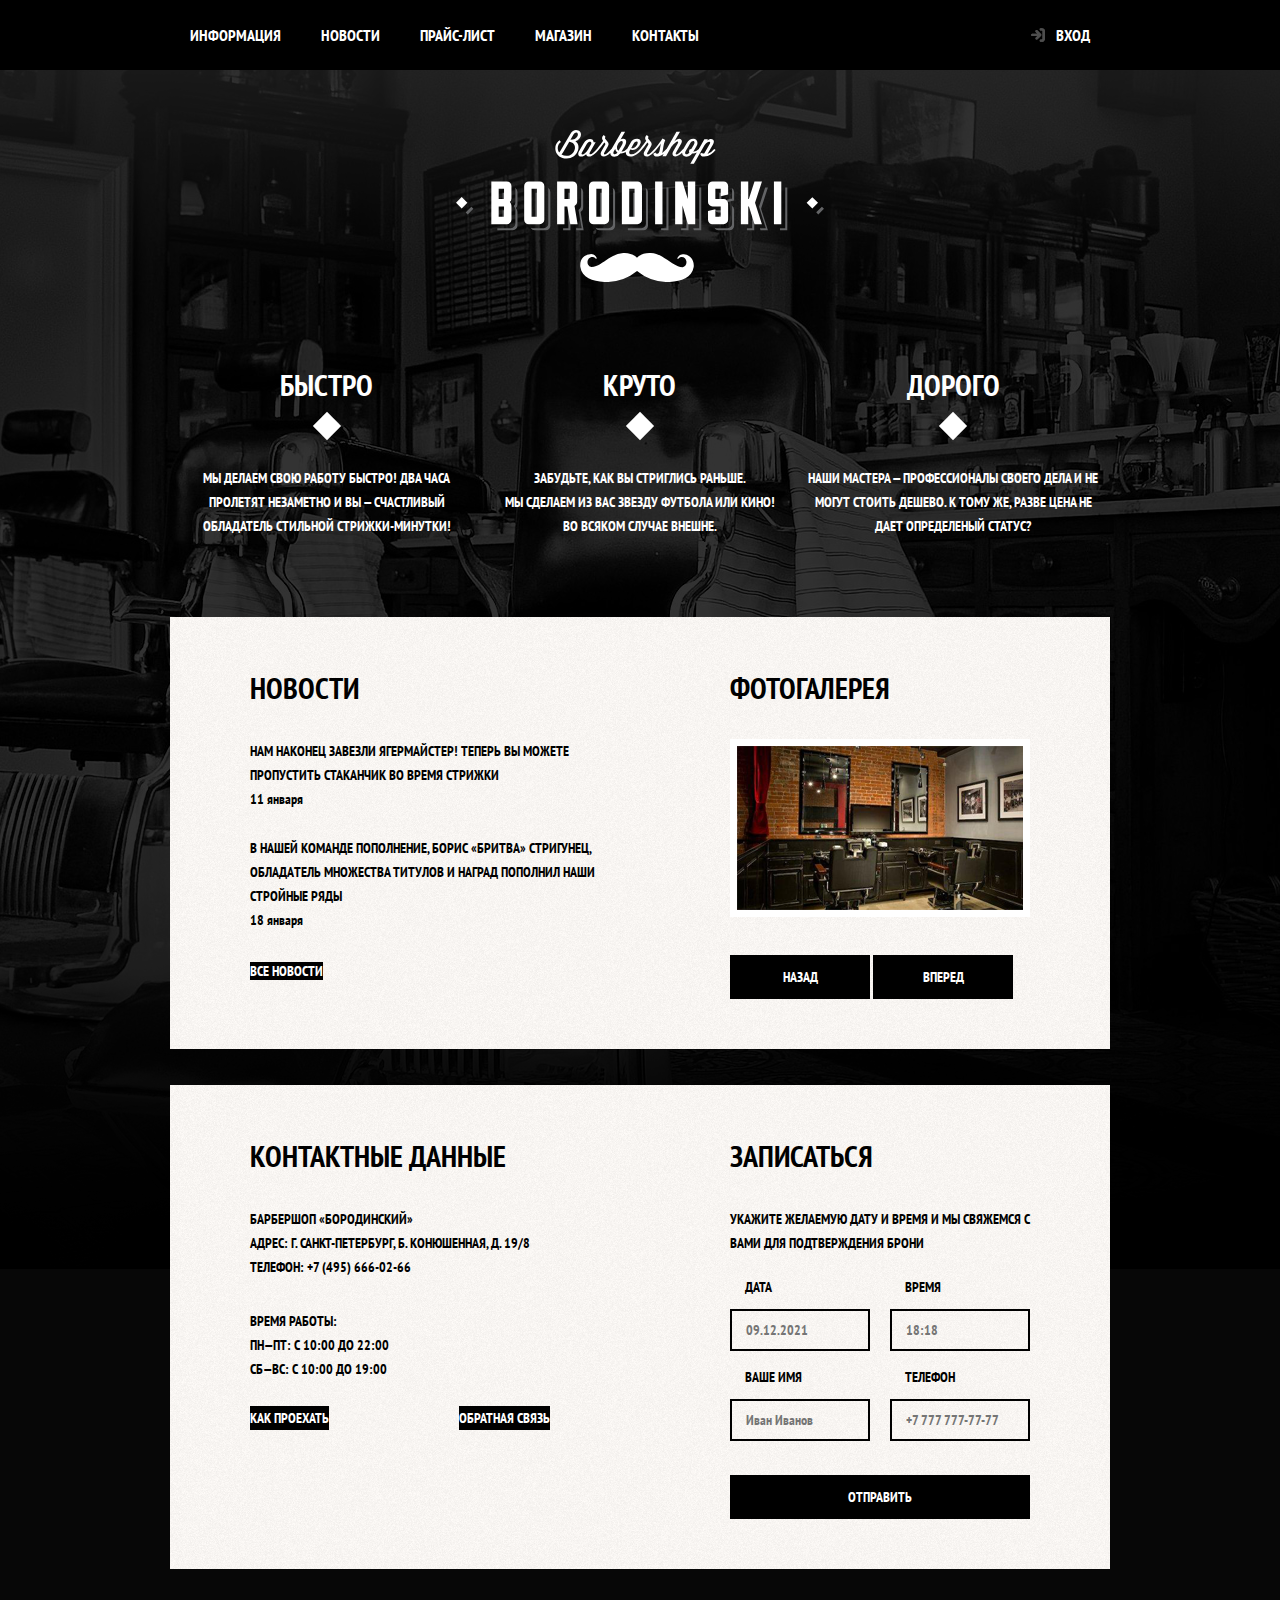
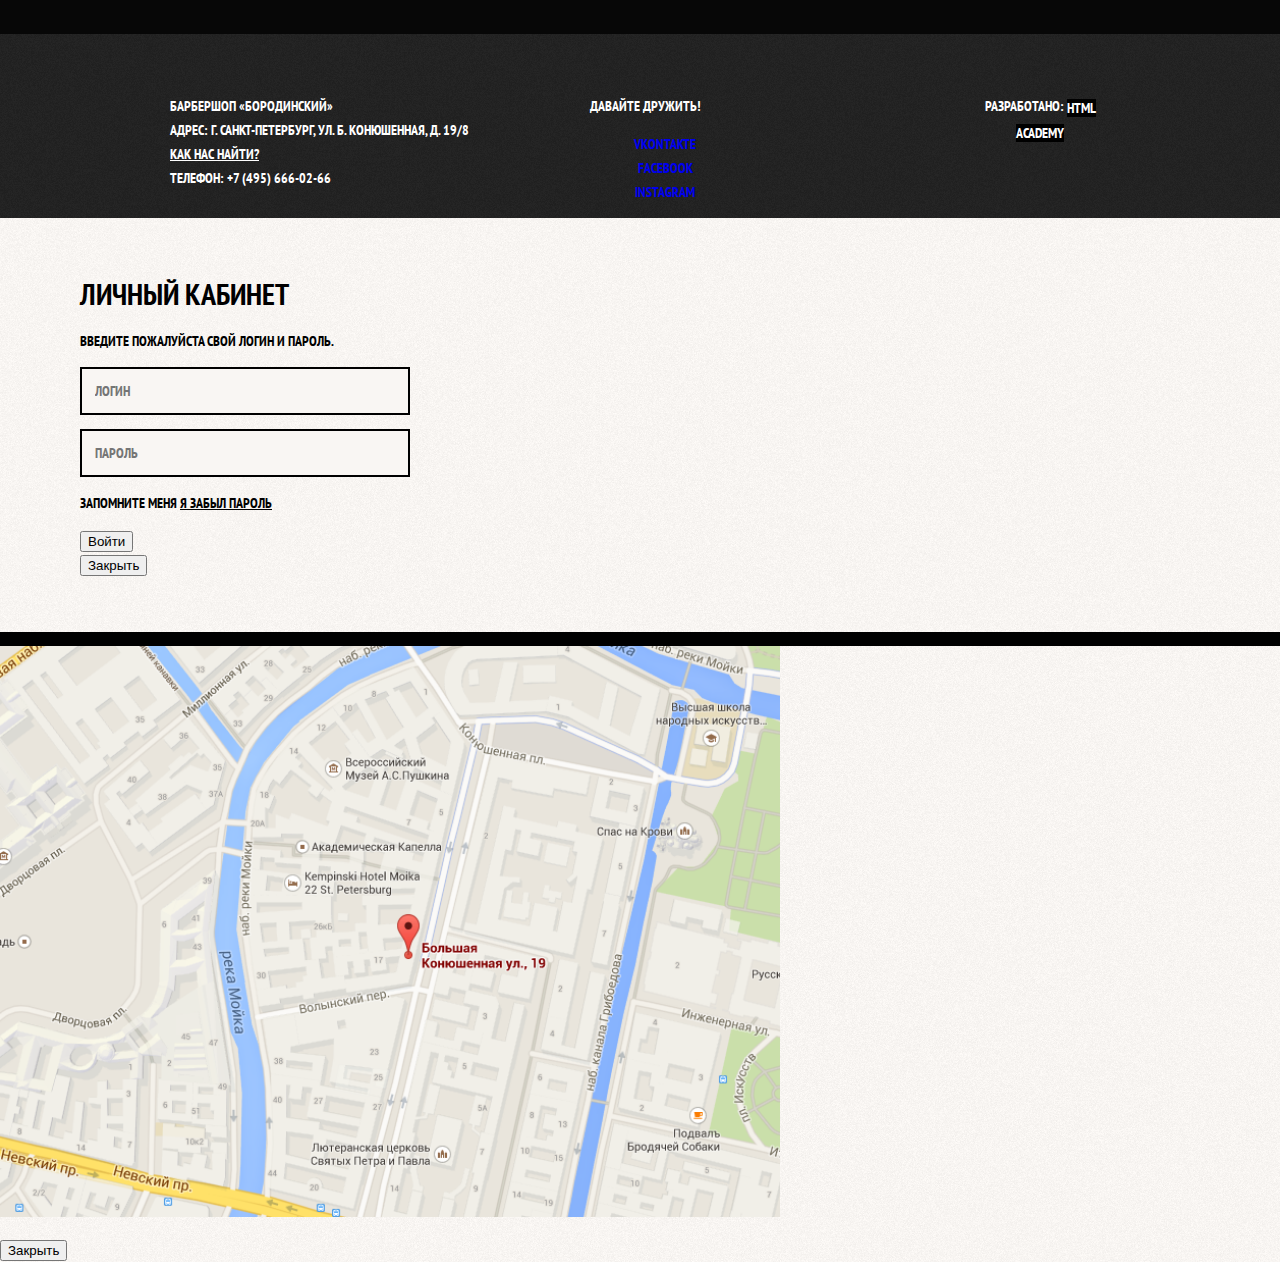
==== commit 06844bcf: "done: navbar & decorations of features on indexpage" ====
--- a/index.html
+++ b/index.html
@@ -21,7 +21,7 @@
           <li><a href="contacts.html">Контакты</a></li>
         </ul>
         <ul class="user-navigation">
-          <li class="login-link">
+          <li>
             <a class="login-link" href="login.html">Вход</a>
           </li>
         </ul>
@@ -33,7 +33,6 @@
   </header>
 
   <main class="container">
-
     <h1 class="visually-hidden">Barbershop</h1>
 
     <section class="features">
@@ -71,15 +70,14 @@
         </ul>
         <a class="button" href="news.html">Все новости</a>
       </section>
-
       <section class="gallery">
         <h2>Фотогалерея</h2>
-        <figure class="gallery-content">
-          <a href="#">
-              <img src="img/studio.png" width="286" height="164" alt="Интерьер">
-          </a>
-        </figure>
         <div class="gallery-container">
+          <figure class="gallery-content">
+            <a href="#">
+                <img src="img/studio.png" width="286" height="164" alt="Интерьер">
+            </a>
+          </figure>
           <button class="button gallery-button gallery-button-back" type="button">Назад</button>
           <button class="button gallery-button gallery-button-next" type="button">Вперед</button>
         </div>
@@ -104,7 +102,6 @@
           <a class="button" href="contacts.html">Обратная связь</a>
         </div>
       </section>
-
       <section class="appointment">
         <h2>Записаться</h2>
         <p class="appointment-info">УКАЖИТЕ ЖЕЛАЕМУЮ ДАТУ И ВРЕМЯ И МЫ СВЯЖЕМСЯ С ВАМИ ДЛЯ ПОДТВЕРЖДЕНИЯ БРОНИ</p>
--- a/css/style.css
+++ b/css/style.css
@@ -29,6 +29,29 @@
   text-decoration: none;
 }
 
+img {
+  max-width: 100%;
+  height: auto;
+}
+
+.visually-hidden:not(:focus):not(:active),
+input[type="checkbox"].visually-hidden,
+input[type="radio"].visually-hidden {
+  position: absolute;
+
+  width: 1px;
+  height: 1px;
+  margin: -1px;
+  border: 0;
+  padding: 0;
+
+  white-space: nowrap;
+
+  clip-path: inset(100%);
+  clip: rect(0 0 0 0);
+  overflow: hidden;
+}
+
 .button {
   font: inherit;
 
@@ -74,23 +97,28 @@
 .main-navigation .container {
   display: flex;
   justify-content: space-between;
-  align-items: center;
-
-  height: 72px;
-}
-
-.main-header-logo{
-  margin: 0 auto;
+  /* align-items: center; */
+}
+
+.site-navigation {
+  display: flex;
+  flex-wrap: wrap;
+  width: 620px;
 }
 
 .site-navigation,
 .user-navigation {
   padding: 0;
+  margin: 0;
   list-style: none;
 }
 
 .site-navigation a,
 .user-navigation a {
+  display: block;
+  padding: 25px 20px;
+
+  vertical-align: middle;
   color: #fff;
 }
 
@@ -101,6 +129,43 @@
   background-color: #242424;
 }
 
+.user-navigation {
+  display: flex;
+  max-width: 140px;
+}
+
+.user-navigation .login-link {
+  position: relative;
+  padding-left: 50px;
+}
+
+.login-link::before {
+  content: "";
+
+  position: absolute;
+  top: 27px;
+  left: 24px;
+
+  width: 16px;
+  height: 18px;
+
+  background-image: url("../img/login.svg");
+  background-repeat: no-repeat;
+  background-position: 0 0;
+
+  opacity: 0.3;
+}
+
+.login-link:hover:before,
+.login-link:focus:before,
+.login-link:active:before {
+  opacity: 1;
+}
+
+.main-header-logo{
+  margin: 0 auto;
+}
+
 .features-list {
   margin: 0;
   margin-bottom: 65px;
@@ -117,8 +182,29 @@
 }
 
 .feature-item h3 {
+  margin: 0;
+  margin-bottom: 60px;
+
+  position: relative;
+
   font-size: 30px;
   line-height: 42px;
+}
+
+.feature-item h3::after {
+  content: "";
+
+  position: absolute;
+  bottom: -30px;
+  left: 50%;
+
+  width: 20px;
+  height: 20px;
+  margin-left: -10px;
+
+  background-color: #fff;
+  
+  transform: rotate(45deg);
 }
 
 .index-columns {
@@ -166,6 +252,7 @@
 }
 
 .gallery-content {
+  height: 164px;
   margin: 0;
   margin-bottom: 38px;
 
@@ -174,8 +261,8 @@
 }
 
 .gallery-container {
-  display: flex;
-  justify-content: space-between;
+  position: relative;
+  height: 260px;
 }
 
 .gallery-button {
@@ -357,6 +444,7 @@
 
 .restore {
   margin-left: auto;
+  
   color: #000;
   text-decoration: underline;
 }
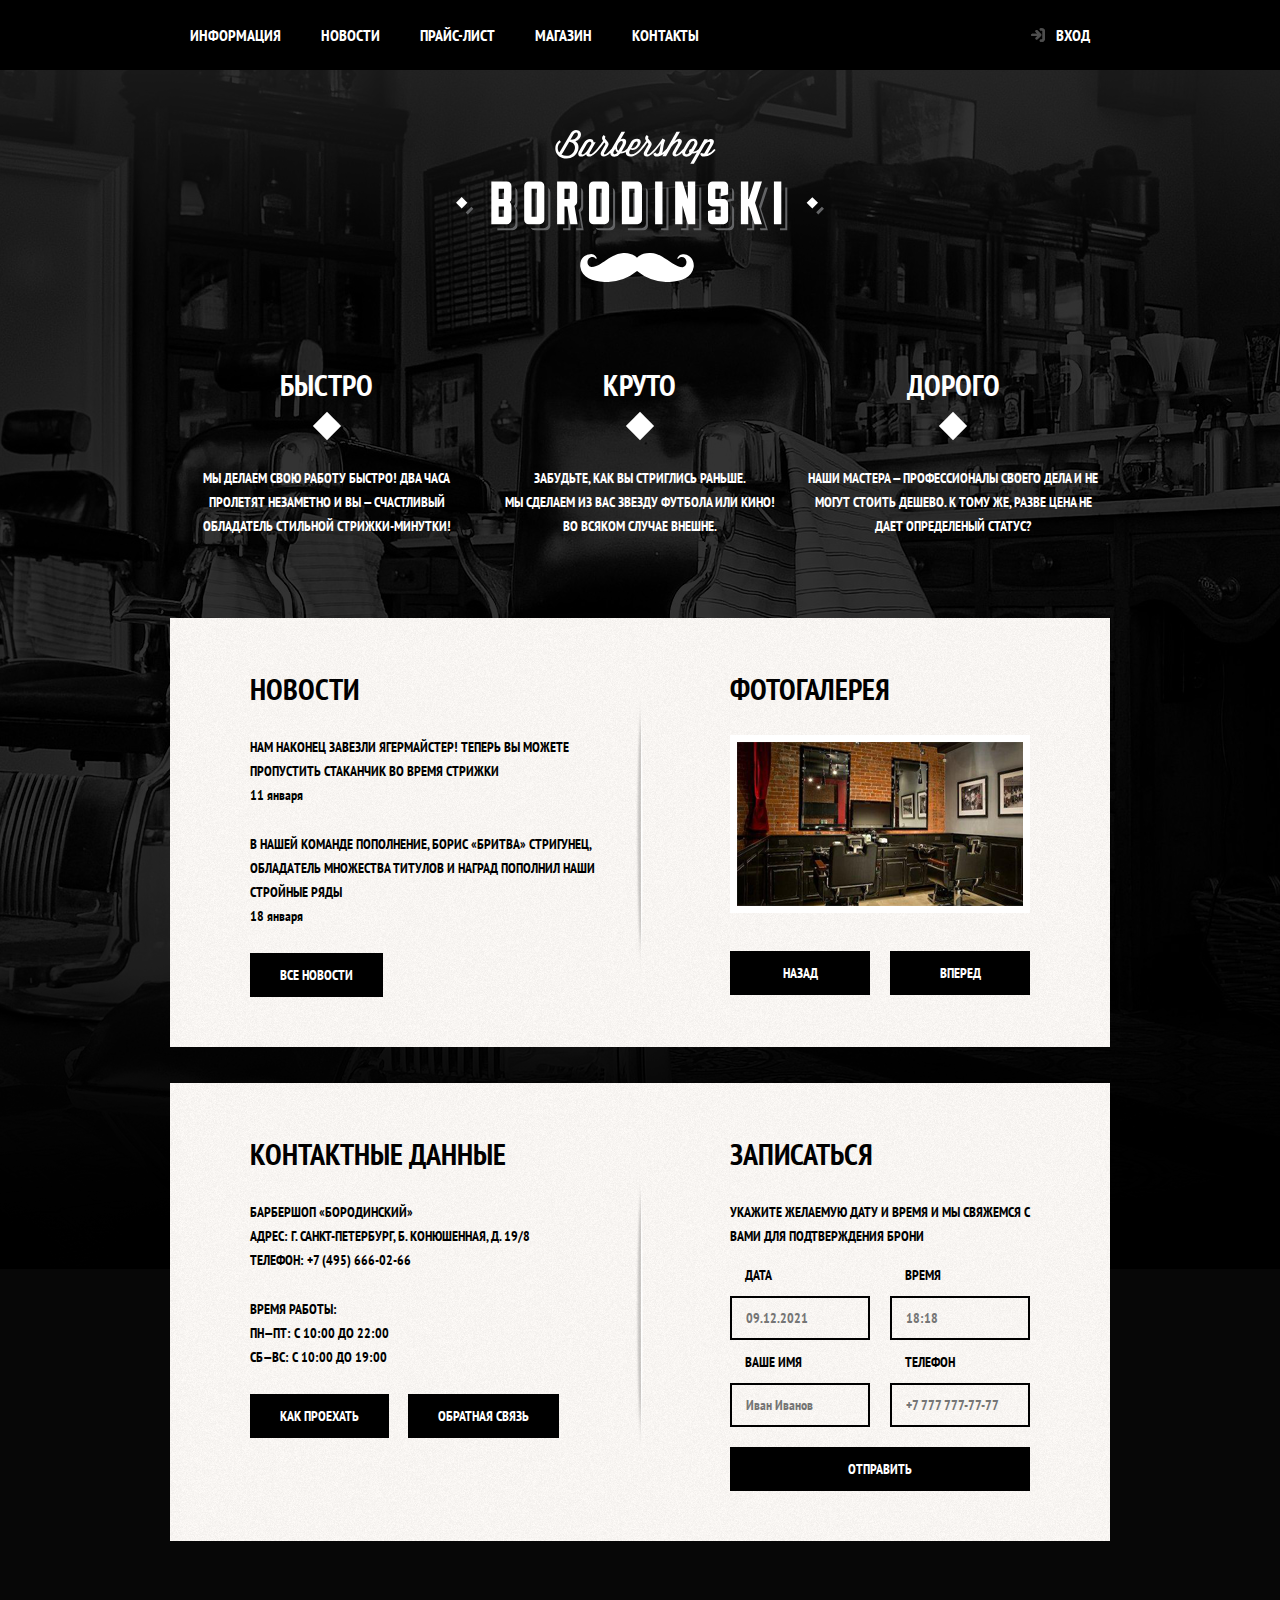
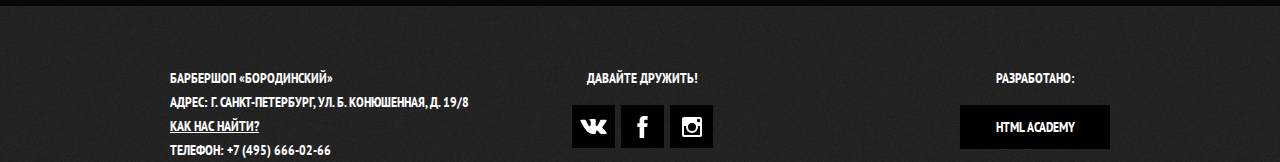
==== commit 4a2c7ce6: "don't remember what i did other than login modal and inner pages" ====
--- a/index.html
+++ b/index.html
@@ -97,10 +97,8 @@
           ПН—ПТ: С 10:00 ДО 22:00<br>
           СБ—ВС: С 10:00 ДО 19:00
         </p>
-        <div class="contacts-container">
-          <a class="button" href="map.html">Как проехать</a>
-          <a class="button" href="contacts.html">Обратная связь</a>
-        </div>
+        <a class="button" href="map.html">Как проехать</a>
+        <a class="button" href="contacts.html">Обратная связь</a>
       </section>
       <section class="appointment">
         <h2>Записаться</h2>
@@ -139,9 +137,18 @@
       <div class="footer-social">
         <p>Давайте дружить!</p>
         <ul>
-          <li><a class="social-button" href="vk.com">Vkontakte</a></li>
-          <li><a class="social-button" href="facebook.com">Facebook</a></li>
-          <li><a  class="social-button" href="instagram.com">Instagram</a></li>
+          <li><a class="social-button" href="vk.com">
+            <span class="visually-hidden">Vkontakte</span>
+            <svg xmlns="http://www.w3.org/2000/svg" width="27" height="15" viewBox="0 0 26.14 14.91"><path d="M26 13.47l-.09-.17a13.55 13.55 0 0 0-2.6-3q-.87-.83-1.1-1.12A1 1 0 0 1 22 8a10.27 10.27 0 0 1 1.22-1.78l.88-1.16q2.35-3.13 2-4L26 .94a.8.8 0 0 0-.4-.22 2.14 2.14 0 0 0-.87 0h-3.92a.51.51 0 0 0-.27 0h-.3a.6.6 0 0 0-.15.14.93.93 0 0 0-.14.24 22.22 22.22 0 0 1-1.46 3.06q-.5.84-.93 1.46a7 7 0 0 1-.71.91 4.94 4.94 0 0 1-.52.47q-.23.18-.35.15l-.23-.05a.9.9 0 0 1-.31-.33 1.49 1.49 0 0 1-.16-.53V1.6a3.14 3.14 0 0 0 0-.62 2.12 2.12 0 0 0-.14-.44.73.73 0 0 0-.28-.33 1.57 1.57 0 0 0-.46-.18A9 9 0 0 0 12.57 0a8.93 8.93 0 0 0-3.25.33 1.83 1.83 0 0 0-.52.41q-.25.3-.07.33a1.67 1.67 0 0 1 1.16.59l.08.16a2.6 2.6 0 0 1 .19.63 6.32 6.32 0 0 1 .12 1 10.59 10.59 0 0 1 0 1.7q-.07.71-.13 1.1a2.21 2.21 0 0 1-.18.64 2.69 2.69 0 0 1-.16.3l-.07.07a1 1 0 0 1-.37.07.86.86 0 0 1-.46-.19 3.27 3.27 0 0 1-.56-.52 7 7 0 0 1-.66-.93q-.37-.6-.76-1.42l-.22-.39q-.2-.38-.56-1.11t-.62-1.43A.9.9 0 0 0 5.2.9h-.07a.93.93 0 0 0-.22-.16A1.44 1.44 0 0 0 4.6.65L.87.68A1 1 0 0 0 .1.94L0 1a.44.44 0 0 0 0 .22 1.08 1.08 0 0 0 .08.37Q.9 3.53 1.86 5.31t1.66 2.87Q4.23 9.27 5 10.24t1 1.24l.37.41.34.33a8.06 8.06 0 0 0 1 .78 16.34 16.34 0 0 0 1.4.9 7.6 7.6 0 0 0 1.79.72 6.19 6.19 0 0 0 2 .22h1.57a1.08 1.08 0 0 0 .72-.3l.05-.07a.9.9 0 0 0 .1-.25 1.38 1.38 0 0 0 0-.37 4.48 4.48 0 0 1 .09-1.05 2.77 2.77 0 0 1 .23-.71 1.74 1.74 0 0 1 .29-.4 1.19 1.19 0 0 1 .23-.2h.11a.86.86 0 0 1 .77.21 4.52 4.52 0 0 1 .83.79q.39.47.93 1.05a6.41 6.41 0 0 0 1 .87l.27.16a3.31 3.31 0 0 0 .71.3 1.53 1.53 0 0 0 .76.07l3.48-.05a1.58 1.58 0 0 0 .8-.17.68.68 0 0 0 .34-.37 1.06 1.06 0 0 0 0-.46 1.71 1.71 0 0 0-.1-.36z" fill="#fff"/></svg>
+          </a></li>
+          <li><a class="social-button" href="facebook.com">
+            <span class="visually-hidden">Facebook</span>
+            <svg xmlns="http://www.w3.org/2000/svg" width="19" height="22" viewBox="0 0 10.15 21.74"><path d="M3.34 1.12A4.77 4.77 0 0 1 6.53 0h3.61v3.81H7.81a1.07 1.07 0 0 0-1.09.83v2.55h3.42c-.08 1.23-.24 2.45-.41 3.67h-3v10.87H2.21V10.86H0V7.21h2.19V3.66a3.83 3.83 0 0 1 1.15-2.54z" fill="#fff"/></svg>
+          </a></li>
+          <li><a  class="social-button" href="instagram.com">
+            <span class="visually-hidden">Instagram</span>
+            <svg xmlns="http://www.w3.org/2000/svg" width="20" height="20" viewBox="0 0 20 20"><path d="M18 0H2a2 2 0 0 0-2 2v16a2 2 0 0 0 2 2h16a2 2 0 0 0 2-2V2a2 2 0 0 0-2-2zm-8 6a4 4 0 1 1-4 4 4 4 0 0 1 4-4zM2.5 18a.47.47 0 0 1-.5-.5V9h2.1a3.4 3.4 0 0 0-.1 1 6 6 0 1 0 12 0 3.4 3.4 0 0 0-.1-1H18v8.5a.47.47 0 0 1-.5.5zM18 4.5a.47.47 0 0 1-.5.5h-2a.47.47 0 0 1-.5-.5v-2a.47.47 0 0 1 .5-.5h2a.47.47 0 0 1 .5.5z" fill="#fff"/></svg>
+          </a></li>
         </ul>
       </div>
       <p class="footer-copyright">
@@ -153,7 +160,7 @@
 
   <section class="modal modal-login">
     <h2>Личный кабинет</h2>
-    <p>Введите пожалуйста свой логин и пароль.</p>
+    <p class="modal-description">Введите пожалуйста свой логин и пароль.</p>
     <form class="login-form" action="https://echo.htmlacademy.ru" method="post">
       <p>
         <label class="visually-hidden" for="user-login">Логин</label>
@@ -163,15 +170,15 @@
         <label class="visually-hidden" for="user-password">Пароль</label>
         <input class="login-icon-password" id="user-password" type="password" name="password" placeholder="Пароль">
       </p>
-      <p class="login-password-info">
+      <p class="login-help">
         <label class="login-checkbox">
           <input class="visually-hidden" type="checkbox" name="remember">
-          <span class="checkbox-idicator"></span>
+          <span class="checkbox-indicator"></span>
           Запомните меня
         </label>
         <a href="#" class="restore">Я забыл пароль</a>
       </p>
-      <button class="modal-close" type="submit">Войти</button>
+      <button class="button" type="submit">Войти</button>
     </form>
     <button class="modal-close" type="button">Закрыть</button>
   </section>
--- a/css/style.css
+++ b/css/style.css
@@ -53,8 +53,11 @@
 }
 
 .button {
+  display: inline-block;
+  margin-right: 16px;
+  padding: 10px 30px;
+
   font: inherit;
-
   text-align: center;
   color: #fff;
   vertical-align: middle;
@@ -70,6 +73,12 @@
   background-color: #663d15;
 }
 
+.button:disabled {
+  cursor: default;
+  opacity: 0.5;
+  background-color: #000;
+}
+
 .container {
   width: 940px;
   margin: 0 auto;
@@ -97,7 +106,7 @@
 .main-navigation .container {
   display: flex;
   justify-content: space-between;
-  /* align-items: center; */
+  align-items: center;
 }
 
 .site-navigation {
@@ -166,9 +175,12 @@
   margin: 0 auto;
 }
 
+.features {
+  margin-bottom: 80px;
+}
+
 .features-list {
   margin: 0;
-  margin-bottom: 65px;
   padding: 0;
   display: flex;
   justify-content: space-around;
@@ -177,7 +189,7 @@
 }
 
 .feature-item {
-  width: 290px;
+  width: 300px;
   text-align: center;
 }
 
@@ -207,6 +219,10 @@
   transform: rotate(45deg);
 }
 
+.feature-item p {
+  margin: 0;
+}
+
 .index-columns {
   display: flex;
   padding: 50px 80px;
@@ -216,22 +232,30 @@
   color: #000;
 
   background-color: #f8f5f2;
-  background-image: url(../img/bg-light.png);
-  background-position: 0 0;
-  background-repeat: repeat;
+  background-image:
+    url(../img/line.png),
+    url(../img/bg-light.png);
+  background-position: center, 0 0;
+  background-repeat: no-repeat, repeat;
 }
 
 .index-columns h2 {
   margin: 0;
-  margin-bottom: 30px;
+  margin-bottom: 25px;
 
   font-size: 30px;
   line-height: 42px;
 }
 
+.news {
+  width: 380px;
+}
+
 .news-list {
-  width: 380px;
-  padding-left: 0;
+  margin: 0;
+  margin-bottom: 25px;
+  padding: 0;
+
   list-style: none;
 }
 
@@ -266,24 +290,29 @@
 }
 
 .gallery-button {
+  box-sizing: border-box;
+  position: absolute;
+  bottom: 0;
+
   width: 140px;
-  height: 44px;
+  margin: 0;
+}
+
+.gallery-button-back {
+  left: 0;
+}
+
+.gallery-button-next {
+  right: 0;
 }
 
 .contacts {
-  width: 330px;
+  width: 380px;
 }
 
 .contacts p {
   margin: 0;
-  margin-top: 30px;
-}
-
-.contacts-container {
-  margin-top: 25px;
-  width: 300px;
-  display: flex;
-  justify-content: space-between;
+  margin-bottom: 25px;
 }
 
 .appointment {
@@ -291,7 +320,8 @@
 }
 
 .appointment-info {
-  margin-bottom: 20px;
+  margin: 0;
+  margin-bottom: 15px;
 }
 
 .appointment-form {
@@ -301,22 +331,22 @@
 }
 
 .appointment-item {
-  display: flex;
-  flex-direction: column;
-
-  margin-top: 0;
+  width: 140px;
+  margin: 0;
+  margin-bottom: 10px;
 }
 
 .appointment-form label {
-  padding-left: 15px;
-  padding-bottom: 10px;
+  display: block;
+  margin-bottom: 9px;
+  margin-left: 15px;
 }
 
 .appointment-form input {
-  width: 108px;
-  height: 18px;
-
-  padding: 10px 14px;
+  box-sizing: border-box;
+  width: 140px;
+  padding: 8px 14px;
+
   font: inherit;
 
   background-color: transparent;
@@ -330,10 +360,11 @@
 }
 
 .appointment-button {
+  display: block;
   width: 100%;
-  height: 44px;
-
-  margin-top: 20px;
+
+  margin-top: 10px;
+  margin-right: 0;
 }
 
 .main-footer {
@@ -370,24 +401,62 @@
 }
 
 .footer-social {
+  width: 145px;
+  text-align: center;
+}
+
+.footer-social ul {
+  display: flex;
+  width: 141px;
+  flex-wrap: wrap;
+  justify-content: space-between;
+  margin: 0 auto;
+  padding: 0;
+
+  list-style: none;
+}
+
+.footer-social p {
+  margin: 0;
+  margin-bottom: 15px;
+}
+
+.social-button {
+  display: flex;
+  align-items: center;
+  justify-content: center;
+  width: 43px;
+  height: 43px;
+
+  background-color: #000;
+}
+
+.social-button:hover,
+.social-button:focus {
+  background-color: #fff;
+}
+
+.social-button:hover path,
+.social-button:focus path {
+  fill: #000;
+}
+
+.footer-copyright {
   width: 150px;
+  margin: 0;
+  margin-left: auto;
+
   text-align: center;
 }
 
-.footer-social ul {
-  list-style: none;
-}
-
-.footer-social p {
-  margin: 0;
-}
-
-.footer-copyright {
-  width: 140px;
-  margin: 0;
-  margin-left: auto;
-
-  text-align: center;
+.footer-copyright b {
+  display: block;
+  margin-bottom: 15px;
+}
+
+.footer-copyright .button {
+  display: block;
+  margin-right: 0;
 }
 
 .footer-copyright .button:hover,
@@ -398,26 +467,90 @@
 }
 
 .modal {
+  display: none;
+  position: fixed;
+
   color: #000;
 
   background-color: #f8f3f0;
   background-image: url("../img/bg-light.png");
   background-position: 0 0;
   background-repeat: repeat;
+  box-shadow: 0 30px 50px rgba(0, 0, 0, 0.7);
 }
 
 .modal h2 {
   margin: 0;
+  margin-bottom: 20px;
+
   font-size: 30px;
   line-height: 42px;
 }
 
 .modal-login {
-  width: 460 px;
-  padding: 55px 80px;
-}
-
-.login-form input {
+  top: 120px;
+  left: 50%;
+
+  width: 300 px;
+  margin-left: -230px;
+  padding: 50px 80px;
+}
+
+.modal-close {
+  position: absolute;
+  top: 0;
+  right: -34px;
+
+  width: 22px;
+  height: 22px;
+
+  font-size: 0;
+
+  background-color: transparent;
+  border: 0;
+
+  cursor: pointer;
+}
+
+.modal-close::before,
+.modal-close::after {
+  content: "";
+
+  position: absolute;
+  top: 10px;
+  left: 2px;
+
+  width: 19px;
+  height: 3px;
+
+  background-color: #d0d0d0;
+}
+
+.modal-close::before {
+  transform: rotate(45deg);
+}
+
+.modal-close::after {
+  transform: rotate(-45deg);
+}
+
+.modal-description {
+  margin: 0;
+  margin-bottom: 10px;
+}
+
+.login-form p {
+  margin: 0;
+  margin-bottom: 10px;
+}
+
+.login-form input[type="text"],
+.login-form input[type="password"] {
+  box-sizing: border-box;
+  width: 300px;
+  padding: 10px 15px;
+  padding-right: 40px;
+
   font: inherit;
   color: #000;
   text-transform: uppercase;
@@ -431,10 +564,32 @@
   border-color: #663d15;
 }
 
-.login-icon-user,
+.login-icon-user {
+  background-image: url("../img/user.svg");
+  background-position: 270px center;
+  background-repeat: no-repeat;
+}
+
 .login-icon-password {
-  width: 300px;
-  padding: 10px 13px;
+  background-image: url("../img/lock.svg");
+  background-position: 270px center;
+  background-repeat: no-repeat;
+}
+
+.login-help {
+  display: flex;
+  justify-content: space-between;
+  flex-wrap: wrap;
+
+  margin: 15px 0;
+}
+
+.login-checkbox {
+  position: relative;
+  
+  padding-left: 30px;
+
+  cursor: pointer;
 }
 
 .login-checkbox:hover,
@@ -442,9 +597,40 @@
   color: #663d15;
 }
 
+.login-checkbox input[type="checkbox"] + .checkbox-indicator {
+  position: absolute;
+  top: 0;
+  left: 0;
+
+  width: 17px;
+  height: 17px;
+
+  border: 2px solid #000;
+}
+
+.login-checkbox input[type="checkbox"]:checked + .checkbox-indicator::before,
+.login-checkbox input[type="checkbox"]:checked + .checkbox-indicator::after {
+  content: "";
+
+  position: absolute;
+  top: 8px;
+  left: 1px;
+
+  width: 15px;
+  height: 2px;
+
+  background-color: #000;
+}
+
+.login-checkbox input[type="checkbox"]:checked + .checkbox-indicator::before {
+  transform: rotate(45deg);
+}
+
+.login-checkbox input[type="checkbox"]:checked + .checkbox-indicator::after {
+  transform: rotate(-45deg);
+}
+
 .restore {
-  margin-left: auto;
-  
   color: #000;
   text-decoration: underline;
 }
@@ -454,19 +640,85 @@
   text-decoration: none;
 }
 
+.login-form .button {
+  width: 100%;
+  margin-right: 0;
+}
+
 /* Inner pages */
 
-/* .header-logo {
+.inner-page .main-header {
+  width: 100%;
+  margin-bottom: 50px;
+
   background-color: #000;
-} */
+}
+
+.inner-page .main-navigation {
+  display: flex;
+  align-items: flex-start;
+  flex-direction: row;
+
+  width: 940px;
+  margin: 0 auto;
+}
+
+.inner-page .user-navigation {
+  margin-left: auto;
+}
+
+.inner-page .header-logo {
+  padding: 23px 20px;
+  padding-bottom: 0;
+}
 
 .page-title {
+  margin: 0;
+  margin-bottom: 15px;
+
   font-size: 30px;
   line-height: 42px;
 }
 
 .breadcrumbs {
+  display: flex;
+  justify-content: flex-start;
+  flex-wrap: wrap;
+  padding: 0;
+  margin: 0;
+  margin-bottom: 50px;
+
   list-style: none;
+}
+
+.breadcrumbs li {
+  position: relative;
+  margin-right: 42px;
+}
+
+.breadcrumbs li::after {
+  content: "";
+
+  position: absolute;
+  top: 7px;
+  right: -25px;
+
+  width: 8px;
+  height: 8px;
+
+  transform: rotate(45deg);
+
+  background-color: #000;
+}
+
+/* Не обнуляет margin, почему? */
+
+/* .breadcrumbs-current {
+  margin: 0;
+} */
+
+.breadcrumbs li:last-child {
+  margin-right: 0;
 }
 
 .breadcrumbs a {
@@ -480,6 +732,14 @@
 
 .breadcrumbs-current {
   color: #aba9a7;
+}
+
+.breadcrumbs-current::after {
+  display: none;
+}
+
+.inner-page .main-footer {
+  margin-top: 45px;
 }
 
 .catalog-item-price b,
@@ -490,18 +750,55 @@
 
 /* Catalog */
 
+.catalog-columns {
+  display: flex;
+  justify-content: space-between;
+}
+
+.filters {
+  width: 180px;
+}
+
 .filter fieldset {
+  margin: 0;
+  margin-bottom: 30px;
+  padding: 0;
   border: none;
 }
 
 .filter legend {
+  padding: 0;
+  margin-bottom: 30px;
+
   font-size: 24px;
   line-height: 30px;
 }
 
 .filter ul {
+  margin: 0;
+  padding: 0;
+
   list-style: none;
   line-height: 18px;
+}
+
+.filter-option {
+  padding-left: 45px;
+  margin-bottom: 20px;
+
+  position: relative;
+}
+
+.filter-option input::before {
+  content: "";
+
+  position: absolute;
+  left: -40px;
+
+  width: 16px;
+  height: 16px;
+
+  border: 2px solid #000;
 }
 
 .filter-option:hover,
@@ -509,15 +806,32 @@
   color: #663d15;
 }
 
+.catalog {
+  width: 700px;
+}
+
 .catalog-list {
+  display: flex;
+  flex-wrap: wrap;
+  justify-content: space-between;
+
+  margin: 0;
+  margin-bottom: 25px;
+  padding: 0;
+  
   list-style: none;
 }
 
 .catalog-item {
+  width: 220px;
+  margin-bottom: 20px;
+  
   background-color: #f8f8f8;
+  box-shadow: 0 0 15px rgba(0, 0, 0, 0.2);
 }
 
 .catalog-item h3 {
+  order: 2;
   color: #000;
   text-transform: none;
 }
@@ -528,10 +842,20 @@
 }
 
 .pagination-list {
+  display: flex;
+  justify-content: flex-start;
+  flex-wrap: wrap;
+  margin: 0;
+  padding: 0;
+
   list-style: none;
 }
 
 .pagination-item a {
+  /* display: block; */
+  padding: 15px 20px;
+  margin-right: 10px;
+
   color: #fff;
   background-color: #000;
 }
